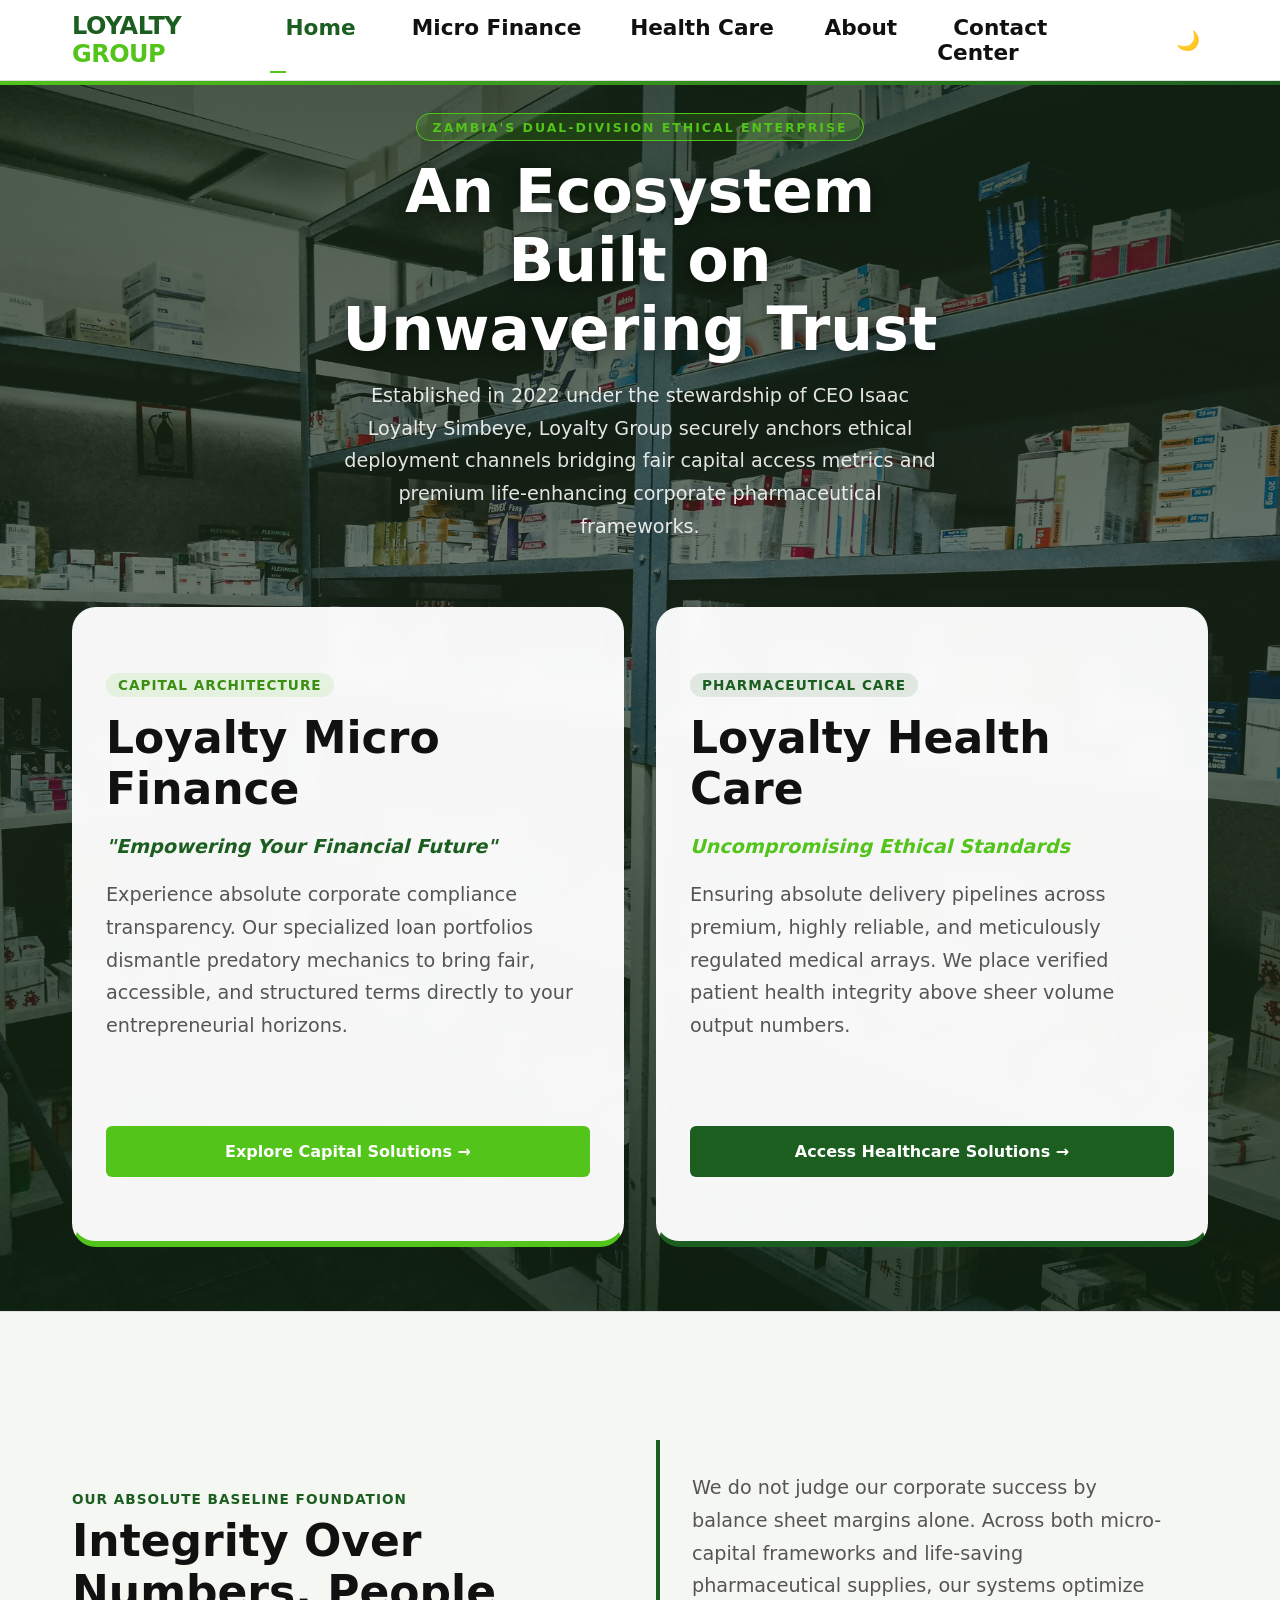
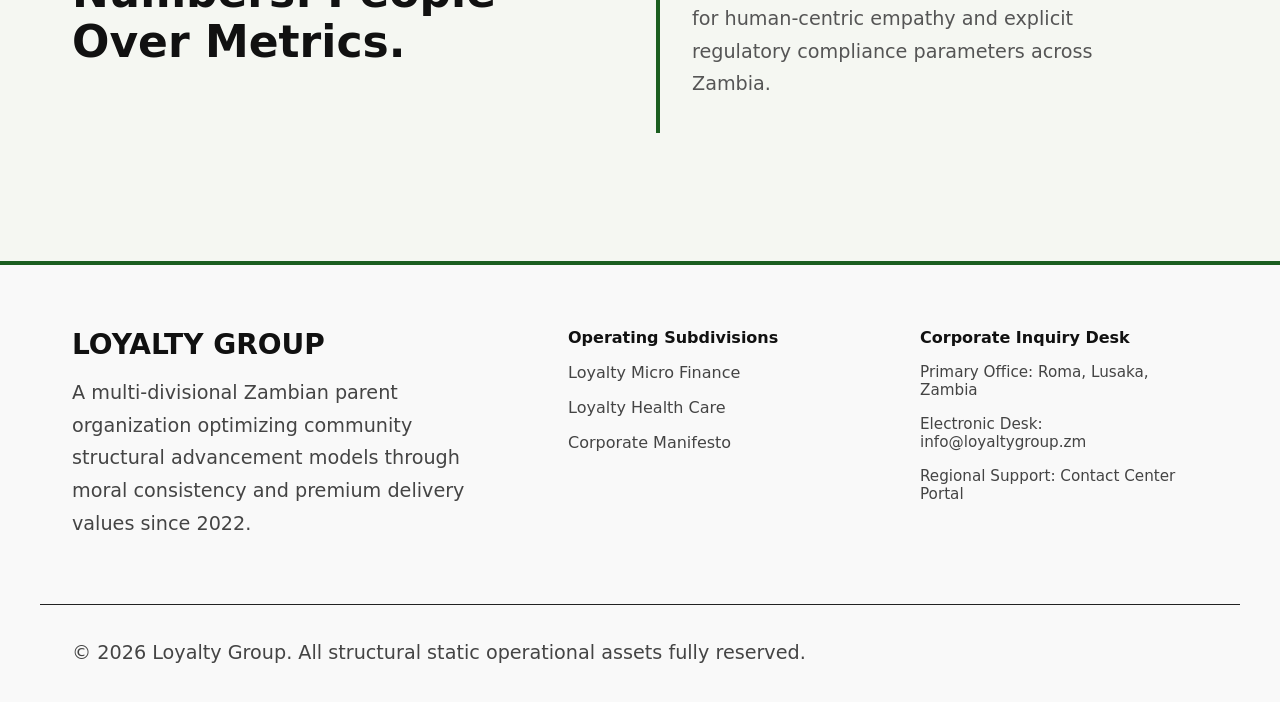
==== index.html @ d49e1eaf "Minor image edits on Home and Health pages" ====
<!DOCTYPE html>
<html lang="en">
<head>
  <meta charset="UTF-8">
  <meta name="viewport" content="width=device-width, initial-scale=1.0">
  <title>Loyalty Group — Ethical Ecosystem Portfolio Hub</title>
  <meta name="description" content="A trusted Zambian parent entity bridging ethical corporate micro-capital models and premium regulatory pharmaceutical systems under Isaac Loyalty Simbeye.">
  <link rel="stylesheet" href="assests/css/style.css">
</head>
<body id="headerElement">

  <!-- Global Strategic Navigation -->
  <header class="site-header">
    <div class="container nav-container">
      <a href="index.html" class="brand-logo" aria-label="Loyalty Group Hub Page">
        LOYALTY <span>GROUP</span>
      </a>
      <button class="nav-toggle" id="navToggle" aria-label="Toggle Navigation Control Options" aria-expanded="false" aria-controls="primaryNav">
        <span class="hamburger"></span>
      </button>
      <nav id="primaryNav">
        <ul class="nav-menu">
          <li><a href="index.html" class="nav-link">Home</a></li>
          <li><a href="finance.html" class="nav-link">Micro Finance</a></li>
          <li><a href="health.html" class="nav-link">Health Care</a></li>
          <li><a href="about.html" class="nav-link">About</a></li>
          <li><a href="contact.html" class="nav-link">Contact Center</a></li>
          <li>
            <button id="themeToggle" style="background: none; border: none; font-size: 1.2rem; cursor: pointer; padding: var(--space-xs);" aria-label="Toggle Theme Selection Layout">🌙</button>
          </li>
        </ul>
      </nav>
    </div>
  </header>

  <!-- Core Gateway Dual Split Hub Section Container -->
  <main>
    <!-- HERO SECTION: Pharmacy.jpg as full-bleed background with layered overlay -->
    <section class="hub-hero section-padding" style="
      position: relative;
      background-image: url('assests/images/Pharmacy.jpg');
      background-size: cover;
      background-position: center 40%;
      background-repeat: no-repeat;
      min-height: 92vh;
      display: flex;
      align-items: center;
      overflow: hidden;
    ">
      <!-- Dark gradient overlay for legibility — two-layer: bottom-to-top dark base + subtle green tint at top -->
      <div style="
        position: absolute;
        inset: 0;
        background: linear-gradient(
          to bottom,
          rgba(10, 30, 10, 0.72) 0%,
          rgba(10, 30, 10, 0.55) 40%,
          rgba(10, 30, 10, 0.80) 100%
        );
        z-index: 0;
      "></div>
      <!-- Subtle green accent bar at top edge for brand anchoring -->
      <div style="position:absolute;top:0;left:0;right:0;height:4px;background:linear-gradient(90deg,var(--color-primary),var(--color-secondary));z-index:2;"></div>

      <div class="container" style="position: relative; z-index: 1;">
        <div class="text-center max-w-600" style="margin: 0 auto var(--space-lg) auto;">
          <!-- Eyebrow label -->
          <span style="
            display: inline-block;
            background: rgba(82,196,26,0.18);
            border: 1px solid var(--color-primary);
            color: var(--color-primary);
            font-size: 0.78rem;
            font-weight: 700;
            letter-spacing: 2px;
            text-transform: uppercase;
            padding: 0.35rem 1rem;
            border-radius: 50px;
            margin-bottom: var(--space-sm);
          ">Zambia's Dual-Division Ethical Enterprise</span>
          <h1 style="margin-bottom: var(--space-sm); color: #ffffff; text-shadow: 0 2px 16px rgba(0,0,0,0.45);">An Ecosystem Built on Unwavering Trust</h1>
          <p style="color: rgba(255,255,255,0.88); font-size: 1.1rem; line-height: 1.7;">Established in 2022 under the stewardship of CEO Isaac Loyalty Simbeye, Loyalty Group securely anchors ethical deployment channels bridging fair capital access metrics and premium life-enhancing corporate pharmaceutical frameworks.</p>
        </div>

        <div class="gateway-split">
          <!-- Gateway Node A: Loyalty Micro Finance -->
          <article class="gateway-card finance" style="background: rgba(255,255,255,0.96); backdrop-filter: blur(8px);">
            <div class="gateway-content">
              <span class="gateway-badge">Capital Architecture</span>
              <h2>Loyalty Micro Finance</h2>
              <p style="font-weight: 600; font-style: italic; color: var(--color-secondary); margin-bottom: var(--space-sm);">"Empowering Your Financial Future"</p>
              <p>Experience absolute corporate compliance transparency. Our specialized loan portfolios dismantle predatory mechanics to bring fair, accessible, and structured terms directly to your entrepreneurial horizons.</p>
            </div>
            <div>
              <a href="finance.html" class="btn btn-primary" style="width: 100%;">Explore Capital Solutions &rarr;</a>
            </div>
          </article>

          <!-- Gateway Node B: Loyalty Health Care -->
          <article class="gateway-card health" style="background: rgba(255,255,255,0.96); backdrop-filter: blur(8px);">
            <div class="gateway-content">
              <span class="gateway-badge">Pharmaceutical Care</span>
              <h2>Loyalty Health Care</h2>
              <p style="font-weight: 600; font-style: italic; color: var(--color-primary); margin-bottom: var(--space-sm);">Uncompromising Ethical Standards</p>
              <p>Ensuring absolute delivery pipelines across premium, highly reliable, and meticulously regulated medical arrays. We place verified patient health integrity above sheer volume output numbers.</p>
            </div>
            <div>
              <a href="health.html" class="btn btn-secondary" style="width: 100%;">Access Healthcare Solutions &rarr;</a>
            </div>
          </article>
        </div>
      </div>
    </section>

    <!-- Deep Group Brand Foundations Statement Summary -->
    <section class="section-padding" style="background-color: var(--color-surface); border-top: 1px solid var(--color-border);">
      <div class="container">
        <div class="grid-2" style="align-items: center;">
          <div>
            <span style="font-weight: 700; color: var(--color-secondary); text-transform: uppercase; font-size: 0.85rem; letter-spacing: 1px;">Our Absolute Baseline Foundation</span>
            <h2 style="margin-top: var(--space-xs);">Integrity Over Numbers. People Over Metrics.</h2>
          </div>
          <div class="statement-box">
            <p>We do not judge our corporate success by balance sheet margins alone. Across both micro-capital frameworks and life-saving pharmaceutical supplies, our systems optimize for human-centric empathy and explicit regulatory compliance parameters across Zambia.</p>
          </div>
        </div>
      </div>
    </section>
  </main>

  <!-- High-Fidelity Shared Footprint Base Layout Footer -->
  <footer class="site-footer">
    <div class="container footer-grid">
      <div>
        <h3 style="margin-bottom: var(--space-sm);">LOYALTY GROUP</h3>
        <p class="footer-description">A multi-divisional Zambian parent organization optimizing community structural advancement models through moral consistency and premium delivery values since 2022.</p>
      </div>
      <div>
        <h4>Operating Subdivisions</h4>
        <ul class="footer-links">
          <li><a href="finance.html">Loyalty Micro Finance</a></li>
          <li><a href="health.html">Loyalty Health Care</a></li>
          <li><a href="about.html">Corporate Manifesto</a></li>
        </ul>
      </div>
      <div>
        <h4>Corporate Inquiry Desk</h4>
        <ul class="footer-contact-info">
          <li>Primary Office: Roma, Lusaka, Zambia</li>
          <li>Electronic Desk: info@loyaltygroup.zm</li>
          <li>Regional Support: Contact Center Portal</li>
        </ul>
      </div>
    </div>
    <div class="container footer-bottom">
      <p>&copy; 2026 Loyalty Group. All structural static operational assets fully reserved.</p>
    </div>
  </footer>

  <script src="assests/js/main.js"></script>
</body>
</html>
---- assests/css/style.css ----
/* ==========================================================================
   CSS DESIGN SYSTEM & VARIABLE DEFINITIONS
   ========================================================================== */
:root {
  /* Color Palette */
  --color-primary: #52C41A;        /* Bright Leaf/Apple Green — Microfinance highlights and CTAs */
  --color-secondary: #1B5E20;      /* Deep Medical Forest Green — Healthcare structures and trust elements */
  --color-background: #FFFFFF;     /* Pure white page background */
  --color-text: #111111;           /* Premium off-black for body copy */
  --color-text-muted: #555555;     /* Secondary text, captions */
  --color-surface: #F5F7F2;        /* Subtle off-white for cards and section backgrounds */
  --color-border: #E0E0E0;         /* Neutral dividers */

  /* Typography */
  --font-stack: system-ui, -apple-system, "Segoe UI", Roboto, Helvetica, Arial, sans-serif;
  --font-size-base: clamp(1rem, 1.5vw, 1.125rem);
  --font-size-h1: clamp(2.25rem, 5vw, 3.75rem);
  --font-size-h2: clamp(1.75rem, 3.5vw, 2.75rem);
  --font-size-h3: clamp(1.25rem, 2.5vw, 1.75rem);
  --line-height-body: 1.7;
  --line-height-heading: 1.15;

  /* Spacing */
  --space-xs: 0.5rem;
  --space-sm: 1rem;
  --space-md: 2rem;
  --space-lg: 4rem;
  --space-xl: 8rem;

  /* Layout Widths */
  --max-width-container: 1200px;

  /* Transitions & Radii */
  --transition-base: 0.25s ease;
  --transition-slow: 0.45s ease;
  --radius-sm: 6px;
  --radius-md: 12px;
  --radius-lg: 24px;
  --shadow-card: 0 4px 24px rgba(0, 0, 0, 0.08);
  --shadow-hover: 0 8px 40px rgba(0, 0, 0, 0.14);
}

/* ==========================================================================
   DARK MODE VARIABLE OVERRIDES
   ========================================================================== */
[data-theme="dark"] {
  --color-background: #121212;     /* Premium deep off-black */
  --color-text: #F5F7F2;           /* Crisp light color for high readability */
  --color-text-muted: #A0A0A0;     /* Soft silver gray for description texts */
  --color-surface: #1E1E1E;        /* Elevated charcoal surface color for cards */
  --color-border: #333333;         /* Dark structural dividers */
}

/* Dark mode adjustments for interactive items */
[data-theme="dark"] input[type="range"] {
  background: #333333;
}
[data-theme="dark"] .term-btn {
  background-color: #1E1E1E;
  color: #FFFFFF;
}
[data-theme="dark"] .term-btn.active {
  background-color: var(--color-secondary);
}
[data-theme="dark"] .site-header {
  background-color: rgba(18, 18, 18, 0.95);
}

/* ==========================================================================
   GLOBAL RESET & BASE STYLES
   ========================================================================== */
*, *::before, *::after {
  box-sizing: border-box;
  margin: 0;
  padding: 0;
}

html {
  scroll-behavior: smooth;
  text-rendering: optimizeSpeed;
  -webkit-font-smoothing: antialiased;
}

/* Prevents layout shifting during theme switching */
*, *::before, *::after {
  box-sizing: border-box;
  transition: background-color 0.2s ease, border-color 0.2s ease, color 0.1s ease;
  font-family: var(--font-stack);
}

body {
  min-height: 100vh;
  display: flex;
  flex-direction: column;
  overflow-x: hidden;
  background-color: var(--color-background);
  color: var(--color-text);
}

main {
  flex: 1 0 auto;
}

/* Typography Elements */
h1, h2, h3, h4 {
  line-height: var(--line-height-heading);
  font-weight: 700;
  color: var(--color-text);
  margin-bottom: var(--space-sm);
}

h1 { font-size: var(--font-size-h1); }
h2 { font-size: var(--font-size-h2); }
h3 { font-size: var(--font-size-h3); }

p {
  margin-bottom: var(--space-md);
  color: var(--color-text-muted);
  font-size: 1.2rem !important;      /* Larger comfortable body reading size */
  line-height: 1.7 !important;       /* Clean breathing space between lines */
}

p:last-child {
  margin-bottom: 0;
}

a {
  color: var(--color-secondary);
  text-decoration: none;
  transition: color var(--transition-base);
}

a:hover {
  color: var(--color-primary);
}

img, picture {
  max-width: 100%;
  display: block;
  height: auto;
}

/* ==========================================================================
   REUSABLE UTILITY CLASSES
   ========================================================================== */
.container {
  width: 100%;
  max-width: var(--max-width-container);
  margin-left: auto;
  margin-right: auto;
  padding-left: var(--space-md);
  padding-right: var(--space-md);
}

.section-padding {
  padding-top: var(--space-lg);
  padding-bottom: var(--space-lg);
}

@media (min-width: 768px) {
  .section-padding {
    padding-top: var(--space-xl);
    padding-bottom: var(--space-xl);
  }
}

.card {
  background-color: var(--color-background);
  border: 1px solid var(--color-border);
  border-radius: var(--radius-md);
  padding: var(--space-md);
  box-shadow: var(--shadow-card);
  transition: transform var(--transition-base), box-shadow var(--transition-base);
}

.card:hover {
  transform: translateY(-4px);
  box-shadow: var(--shadow-hover);
}

/* Buttons */
.btn {
  display: inline-flex;
  align-items: center;
  justify-content: center;
  padding: 0.875rem 2rem;
  font-size: 1rem;
  font-weight: 600;
  border-radius: var(--radius-sm);
  border: 2px solid transparent;
  cursor: pointer;
  transition: background-color var(--transition-base), border-color var(--transition-base), color var(--transition-base);
  text-align: center;
}

.btn-primary {
  background-color: var(--color-primary);
  color: #FFFFFF;
}

.btn-primary:hover {
  background-color: #41A314;
  color: #FFFFFF;
}

.btn-secondary {
  background-color: var(--color-secondary);
  color: #FFFFFF;
}

.btn-secondary:hover {
  background-color: #134517;
  color: #FFFFFF;
}

.btn-outline {
  background-color: transparent;
  border-color: var(--color-secondary);
  color: var(--color-secondary);
}

.btn-outline:hover {
  background-color: var(--color-secondary);
  color: #FFFFFF;
}

/* Grid Layouts */
.grid-2 {
  display: grid;
  grid-template-columns: 1fr;
  gap: var(--space-md);
}

.grid-3 {
  display: grid;
  grid-template-columns: 1fr;
  gap: var(--space-md);
}

@media (min-width: 768px) {
  .grid-2 { grid-template-columns: repeat(2, 1fr); }
  .grid-3 { grid-template-columns: repeat(3, 1fr); }
}

/* Text Utilities */
.text-center { text-align: center; }
.max-w-600 { max-width: 600px; margin-left: auto; margin-right: auto; }

/* ==========================================================================
   GLOBAL NAVIGATION BAR
   ========================================================================== */
.site-header {
  position: sticky;
  top: 0;
  position: relative; /* ADD THIS: Fixes absolute positioning anchor point on Chrome mobile */
  z-index: 1000;
  background-color: rgba(255, 255, 255, 0.95);
  backdrop-filter: blur(8px);
  border-bottom: 1px solid var(--color-border);
}

.nav-container {
  display: flex;
  align-items: center;
  justify-content: space-between;
  height: 80px;
}

.brand-logo {
  font-size: 1.5rem;
  font-weight: 700;
  color: var(--color-secondary);
  letter-spacing: -0.5px;
}

.brand-logo span {
  color: var(--color-primary);
}

.nav-menu {
  display: flex;
  align-items: center;
  list-style: none;
  gap: var(--space-md);
}

.nav-link {
  font-weight: 500;
  color: var(--color-text);
  font-size: 0.95rem;
  padding: var(--space-xs) 0;
  position: relative;
}

.nav-link::after {
  content: '';
  position: absolute;
  bottom: 0;
  left: 0;
  width: 0;
  height: 2px;
  background-color: var(--color-primary);
  transition: width var(--transition-base);
}

.nav-link:hover, .nav-link.active {
  color: var(--color-secondary);
}

.nav-link:hover::after, .nav-link.active::after {
  width: 100%;
}

/* Mobile Nav Toggle */
.nav-toggle {
  display: none;
  background: none;
  border: none;
  cursor: pointer;
  padding: var(--space-xs);
  z-index: 1001;
}

.hamburger {
  display: block;
  position: relative;
  width: 24px;
  height: 2px;
  background-color: var(--color-text);
  transition: background-color var(--transition-base);
}

.hamburger::before, .hamburger::after {
  content: '';
  position: absolute;
  width: 24px;
  height: 2px;
  background-color: var(--color-text);
  transition: transform var(--transition-base), top var(--transition-base);
}

.hamburger::before { top: -6px; }
.hamburger::after { top: 6px; }

/* ==========================================================================
   UPDATED: UNIVERSAL MOBILE DROPDOWN ENGINE (Vercel/Chrome Hotfix)
   ========================================================================== */
@media (max-width: 768px) {
  .nav-toggle {
    display: block;
  }

  .nav-menu {
    position: absolute;
    top: 80px; 
    left: 0;
    width: 100%;
    
    /* Hardware-accelerated dropdown rendering engine */
    max-height: 0;
    opacity: 0;
    overflow: hidden;
    visibility: hidden;
    
    flex-direction: column;
    align-items: stretch;
    background-color: var(--color-background);
    padding: 0 var(--space-md);
    border-bottom: 0px solid var(--color-border);
    box-shadow: 0 10px 20px rgba(0, 0, 0, 0.08);
    
    transition: max-height var(--transition-slow), 
                opacity var(--transition-base), 
                padding var(--transition-base),
                visibility var(--transition-base);
    z-index: 999;
  }

  /* CATCH-ALL TARGETS: Catches .nav-open if applied to body, header, or toggle element */
  .nav-open .nav-menu,
  .site-header.nav-open .nav-menu,
  body.nav-open .nav-menu {
    max-height: 450px !important; /* Forces vertical growth on mobile screen layout */
    opacity: 1 !important;
    visibility: visible !important;
    padding: var(--space-md) !important;
    border-bottom: 1px solid var(--color-border);
  }

  .nav-menu li {
    width: 100%;
    text-align: center;
  }

  .nav-menu li a.nav-link {
    display: block;
    padding: var(--space-sm) 0 !important;
  }

  /* Hamburger Animators */
  .nav-open .hamburger,
  body.nav-open .hamburger {
    background-color: transparent !important;
  }

  .nav-open .hamburger::before,
  body.nav-open .hamburger::before {
    top: 0 !important;
    transform: rotate(45deg) !important;
  }

  .nav-open .hamburger::after,
  body.nav-open .hamburger::after {
    top: 0 !important;
    transform: rotate(-45deg) !important;
  }
}

/* ==========================================================================
   HOME PAGE (index.html) STYLES
   ========================================================================== */
.hub-hero {
  padding: var(--space-md) 0 var(--space-lg) 0;
}

.gateway-split {
  display: grid;
  grid-template-columns: 1fr;
  gap: var(--space-md);
  margin-top: var(--space-md);
}

@media (min-width: 768px) {
  .gateway-split {
    grid-template-columns: repeat(2, 1fr);
    min-height: calc(80vh - 80px);
  }
}

.gateway-card {
  position: relative;
  display: flex;
  flex-direction: column;
  justify-content: space-between;
  padding: var(--space-lg) var(--space-md);
  border-radius: var(--radius-lg);
  overflow: hidden;
  background-color: var(--color-surface);
  border: 2px solid transparent;
  transition: transform var(--transition-slow), box-shadow var(--transition-slow), border-color var(--transition-slow);
}

.gateway-card.finance {
  border-bottom: 6px solid var(--color-primary);
}

.gateway-card.health {
  border-bottom: 6px solid var(--color-secondary);
}

.gateway-card:hover {
  transform: translateY(-8px);
  box-shadow: var(--shadow-hover);
}

.gateway-card.finance:hover { border-color: var(--color-primary); }
.gateway-card.health:hover { border-color: var(--color-secondary); }

.gateway-content {
  margin-bottom: var(--space-lg);
}

.gateway-badge {
  display: inline-block;
  padding: 0.25rem 0.75rem;
  font-size: 0.85rem;
  font-weight: 600;
  text-transform: uppercase;
  letter-spacing: 1px;
  border-radius: 50px;
  margin-bottom: var(--space-sm);
}

.finance .gateway-badge {
  background-color: rgba(82, 196, 26, 0.1);
  color: #3b8e12;
}

.health .gateway-badge {
  background-color: rgba(27, 94, 32, 0.1);
  color: var(--color-secondary);
}

.statement-box {
  background-color: var(--color-surface);
  border-left: 4px solid var(--color-secondary);
  padding: var(--space-md);
  border-radius: 0 var(--radius-md) var(--radius-md) 0;
}

/* ==========================================================================
   LOAN ESTIMATOR COMPONENT & DIVISION STYLES
   ========================================================================== */
.division-hero-header {
  text-align: center;
  padding: var(--space-lg) 0;
  background-color: var(--color-surface);
  border-bottom: 1px solid var(--color-border);
  margin-bottom: var(--space-lg);
}

.division-logo {
  max-height: 100px;
  width: auto;
  margin: 0 auto var(--space-sm) auto;
  object-fit: contain;
}

.estimator-container {
  background-color: var(--color-surface);
  border-radius: var(--radius-lg);
  padding: var(--space-md);
  box-shadow: var(--shadow-card);
  margin-top: var(--space-lg);
}

@media (min-width: 768px) {
  .estimator-container {
    padding: var(--space-lg);
  }
}

.estimator-grid {
  display: grid;
  grid-template-columns: 1fr;
  gap: var(--space-lg);
}

@media (min-width: 992px) {
  .estimator-grid {
    grid-template-columns: 1.2fr 0.8fr;
  }
}

.estimator-inputs {
  display: flex;
  flex-direction: column;
  gap: var(--space-md);
}

.form-group {
  display: flex;
  flex-direction: column;
  gap: var(--space-xs);
}

.form-group label {
  font-weight: 600;
  font-size: 1rem;
}

.range-label-container {
  display: flex;
  justify-content: space-between;
  align-items: center;
  margin-bottom: var(--space-xs);
}

.range-value-display {
  font-size: 1.25rem;
  font-weight: 700;
  color: var(--color-secondary);
  background: #FFFFFF;
  padding: 0.25rem 0.75rem;
  border-radius: var(--radius-sm);
  border: 1px solid var(--color-border);
}

input[type="range"] {
  -webkit-appearance: none;
  width: 100%;
  height: 8px;
  border-radius: var(--radius-sm);
  background: var(--color-border);
  outline: none;
}

input[type="range"]::-webkit-slider-thumb {
  -webkit-appearance: none;
  appearance: none;
  width: 24px;
  height: 24px;
  border-radius: 50%;
  background: var(--color-primary);
  cursor: pointer;
  transition: transform var(--transition-base);
}

input[type="range"]::-webkit-slider-thumb:hover {
  transform: scale(1.15);
}

.term-toggle-container {
  display: grid;
  grid-template-columns: repeat(4, 1fr);
  gap: var(--space-xs);
}

.term-btn {
  background-color: #FFFFFF;
  border: 1px solid var(--color-border);
  padding: var(--space-sm) var(--space-xs);
  border-radius: var(--radius-sm);
  font-weight: 600;
  cursor: pointer;
  transition: all var(--transition-base);
}

.term-btn.active {
  background-color: var(--color-secondary);
  color: #FFFFFF;
  border-color: var(--color-secondary);
}

.estimator-outputs {
  background-color: #FFFFFF;
  border-radius: var(--radius-md);
  padding: var(--space-md);
  display: flex;
  flex-direction: column;
  justify-content: space-between;
  border: 1px solid var(--color-border);
}

.output-row {
  display: flex;
  justify-content: space-between;
  align-items: center;
  padding: var(--space-sm) 0;
  border-bottom: 1px solid var(--color-surface);
}

.output-row:last-of-type {
  border-bottom: none;
}

.output-label {
  color: var(--color-text-muted);
  font-size: 0.95rem;
}

.output-val {
  font-weight: 700;
  font-size: 1.15rem;
  color: var(--color-text);
}

.output-val.highlight {
  font-size: 1.75rem;
  color: var(--color-secondary);
}

.illustrative-note {
  font-size: 0.8rem;
  color: var(--color-text-muted);
  line-height: 1.4;
  margin-top: var(--space-sm);
}

/* ==========================================================================
   EDITORIAL & TIMELINE STYLES (about.html)
   ========================================================================== */
.ceo-promise {
  background-color: var(--color-surface);
  border-radius: var(--radius-lg);
  padding: var(--space-lg) var(--space-md);
  margin: var(--space-lg) 0;
  position: relative;
}

@media (min-width: 768px) {
  .ceo-promise {
    padding: var(--space-xl) var(--space-lg);
  }
}

.manifesto-quote {
  font-size: clamp(1.15rem, 2.5vw, 1.5rem);
  line-height: 1.6;
  font-weight: 600;
  color: var(--color-secondary);
  position: relative;
  z-index: 1;
}

.manifesto-quote::before {
  content: "“";
  position: absolute;
  top: -45px;
  left: -10px;
  font-size: 8rem;
  color: rgba(27, 94, 32, 0.06);
  font-family: serif;
  z-index: -1;
}

.manifesto-gallery {
  margin-top: var(--space-lg);
}

.manifesto-figure {
  margin-bottom: var(--space-md);
}

.manifesto-img {
  width: 100%;
  border-radius: var(--radius-md);
  box-shadow: var(--shadow-card);
  border: 1px solid var(--color-border);
  object-fit: cover;
  aspect-ratio: 4 / 3;
}

.manifesto-caption {
  font-size: 0.9rem;
  color: var(--color-text-muted);
  text-align: center;
  margin-top: var(--space-xs);
  font-style: italic;
}

.timeline {
  position: relative;
  max-width: 800px;
  margin: 0 auto var(--space-lg) auto;
  padding: var(--space-md) 0;
}

.timeline::before {
  content: '';
  position: absolute;
  top: 0;
  bottom: 0;
  left: 31px;
  width: 2px;
  background-color: var(--color-border);
}

.timeline-item {
  position: relative;
  padding-left: 70px;
  margin-bottom: var(--space-md);
}

.timeline-dot {
  position: absolute;
  left: 20px;
  top: 4px;
  width: 24px;
  height: 24px;
  border-radius: 50%;
  background-color: var(--color-primary);
  border: 4px solid #FFFFFF;
  box-shadow: 0 0 0 2px var(--color-primary);
}

.timeline-year {
  font-weight: 700;
  font-size: 1.25rem;
  color: var(--color-secondary);
  margin-bottom: var(--space-xs);
}

/* ==========================================================================
   FORM & INLINE VALIDATION STYLES
   ========================================================================== */
.contact-grid {
  display: grid;
  grid-template-columns: 1fr;
  gap: var(--space-lg);
}

@media (min-width: 992px) {
  .contact-grid {
    grid-template-columns: 0.8fr 1.2fr;
  }
}

.input-style {
  width: 100%;
  padding: 0.875rem 1rem;
  font-family: var(--font-stack);
  font-size: 1rem;
  border: 1px solid var(--color-border);
  border-radius: var(--radius-sm);
  background-color: #FFFFFF;
  color: var(--color-text);
  transition: border-color var(--transition-base), box-shadow var(--transition-base);
}

.input-style:focus {
  outline: none;
  border-color: var(--color-secondary);
  box-shadow: 0 0 0 3px rgba(27, 94, 32, 0.15);
}

.form-group.invalid .input-style {
  border-color: #D32F2F;
  box-shadow: 0 0 0 3px rgba(211, 47, 47, 0.15);
}

.error-message {
  color: #D32F2F;
  font-size: 0.85rem;
  margin-top: 4px;
  font-weight: 500;
  display: flex;
  align-items: center;
  gap: 4px;
}

.form-row {
  display: grid;
  grid-template-columns: 1fr;
  gap: var(--space-sm);
}

@media (min-width: 480px) {
  .form-row {
    grid-template-columns: repeat(2, 1fr);
  }
}

/* ==========================================================================
   GLOBAL FOOTER STYLES
   ========================================================================== */
.site-footer {
  color: #FFFFFF;
  padding-top: var(--space-lg);
  padding-bottom: var(--space-md);
  margin-top: auto;
  border-top: 4px solid var(--color-secondary);
}

.footer-grid {
  display: grid;
  grid-template-columns: 1fr;
  gap: var(--space-lg);
  margin-bottom: var(--space-lg);
}

@media (min-width: 768px) {
  .footer-grid {
    grid-template-columns: 1.5fr 1fr 1fr;
  }
}

.footer-description {
  color: #AAAAAA;
  font-size: 0.95rem;
}

.footer-links {
  list-style: none;
}

.footer-links li {
  margin-bottom: var(--space-sm);
}

.footer-links a {
  color: #AAAAAA;
  transition: color var(--transition-base);
}

.footer-links a:hover {
  color: var(--color-primary);
}

.footer-contact-info {
  color: #AAAAAA;
  font-size: 0.95rem;
  list-style: none;
}

.footer-contact-info li {
  margin-bottom: var(--space-sm);
}

.footer-bottom {
  border-top: 1px solid #222222;
  padding-top: var(--space-md);
  display: flex;
  flex-direction: column;
  justify-content: space-between;
  gap: var(--space-sm);
  color: #777777;
  font-size: 0.85rem;
}

@media (min-width: 768px) {
  .footer-bottom {
    flex-direction: row;
  }
}

/* ==========================================================================
   LOYALTY GROUP - USER TYPOGRAPHY UPGRADES
   ========================================================================== */
.site-header .logo-text, 
.site-header h1, 
.site-header .brand-name {
  font-size: 2.2rem !important;      /* Makes LOYALTY GROUP branding text much larger */
  font-weight: 800 !important;
  letter-spacing: -0.03em !important;
}

.nav-menu li a.nav-link {
  font-size: 1.35rem !important;     /* Makes all navigation text links larger and highly readable */
  font-weight: 600 !important;       /* Gives links a bold, premium presence */
  padding: 0.5rem 1rem !important;
  transition: color 0.2s ease !important;
}

.hero-content h1 {
  font-size: 3.8rem !important;      /* Bold impact landing titles */
  line-height: 1.15 !important;
}

.section-title {
  font-size: 2.8rem !important;      /* Distinctly larger section headers */
}

.division-card h3 {
  font-size: 1.8rem !important;      /* Noticeable inner grid titles */
}

/* ==========================================================================
   SPACING OPTIMIZATION: ABOUT PAGE HERO TO IMAGE GAP
   ========================================================================== */
.about-hero {
  padding-bottom: 0.5rem !important;
}

.leadership-section {
  padding-top: 1rem !important;
}

/* ==========================================================================
   PERSISTENT DARK/LIGHT OVERRIDES & INTERFACES
   ========================================================================== */
[data-theme="dark"] body {
  background-color: var(--color-background) !important;
  color: var(--color-text) !important;
}

[data-theme="dark"] .site-header {
  background-color: rgba(18, 18, 18, 0.95) !important;
  border-bottom: 1px solid #333333 !important;
}

[data-theme="dark"] .division-card, 
[data-theme="dark"] .term-btn {
  background-color: #1E1E1E !important;
  color: #FFFFFF !important;
  border-color: #333333 !important;
}

[data-theme="dark"] input, 
[data-theme="dark"] textarea {
  background-color: #1E1E1E !important;
  color: #FFFFFF !important;
  border: 1px solid #444444 !important;
}

@media (max-width: 992px) {
  .site-header .logo-text { font-size: 1.8rem !important; }
  .nav-menu { gap: 10px !important; }
  .nav-menu li a.nav-link { font-size: 1.1rem !important; }
}

/* ==========================================================================
   FOOTER CONTRAST & VISIBILITY HOTFIX (Light/Dark Theme Alignment)
   ========================================================================== */
footer, 
.site-footer,
div[style*="background-color: var(--color-surface-alt)"] {
  background-color: #F9F9F9 !important; /* Soft light gray block instead of harsh white */
  color: #222222 !important;
}

/* Forces all footer headers to turn deep charcoal/black in light mode */
footer h2, 
footer h3, 
footer h4,
footer .logo-text,
footer strong,
.site-footer h3,
.site-footer h4 {
  color: #111111 !important; 
  display: block !important;
}

/* Forces footer paragraph descriptions and list links to be highly readable */
footer p, 
footer li, 
footer a,
.site-footer p,
.site-footer li,
.site-footer a,
.footer-description,
.footer-links a,
.footer-contact-info li {
  color: #444444 !important;
}

footer a:hover,
.site-footer a:hover {
  color: #4CAF50 !important;
}

/* AUTOMATIC DARK MODE OVERRIDES */
[data-theme="dark"] footer,
[data-theme="dark"] .site-footer {
  background-color: #1A1A1A !important; /* Rich dark surface container */
}

[data-theme="dark"] footer h2,
[data-theme="dark"] footer h3,
[data-theme="dark"] footer h4,
[data-theme="dark"] footer .logo-text,
[data-theme="dark"] footer strong,
[data-theme="dark"] .site-footer h3,
[data-theme="dark"] .site-footer h4 {
  color: #FFFFFF !important; /* Crisp, bright white headings on dark backdrop */
}

[data-theme="dark"] footer p,
[data-theme="dark"] footer li,
[data-theme="dark"] footer a,
[data-theme="dark"] .site-footer p,
[data-theme="dark"] .site-footer li,
[data-theme="dark"] .site-footer a,
[data-theme="dark"] .footer-description,
[data-theme="dark"] .footer-links a,
[data-theme="dark"] .footer-contact-info li {
  color: #CCCCCC !important; /* Balanced silver-gray text to prevent eye strain */
}
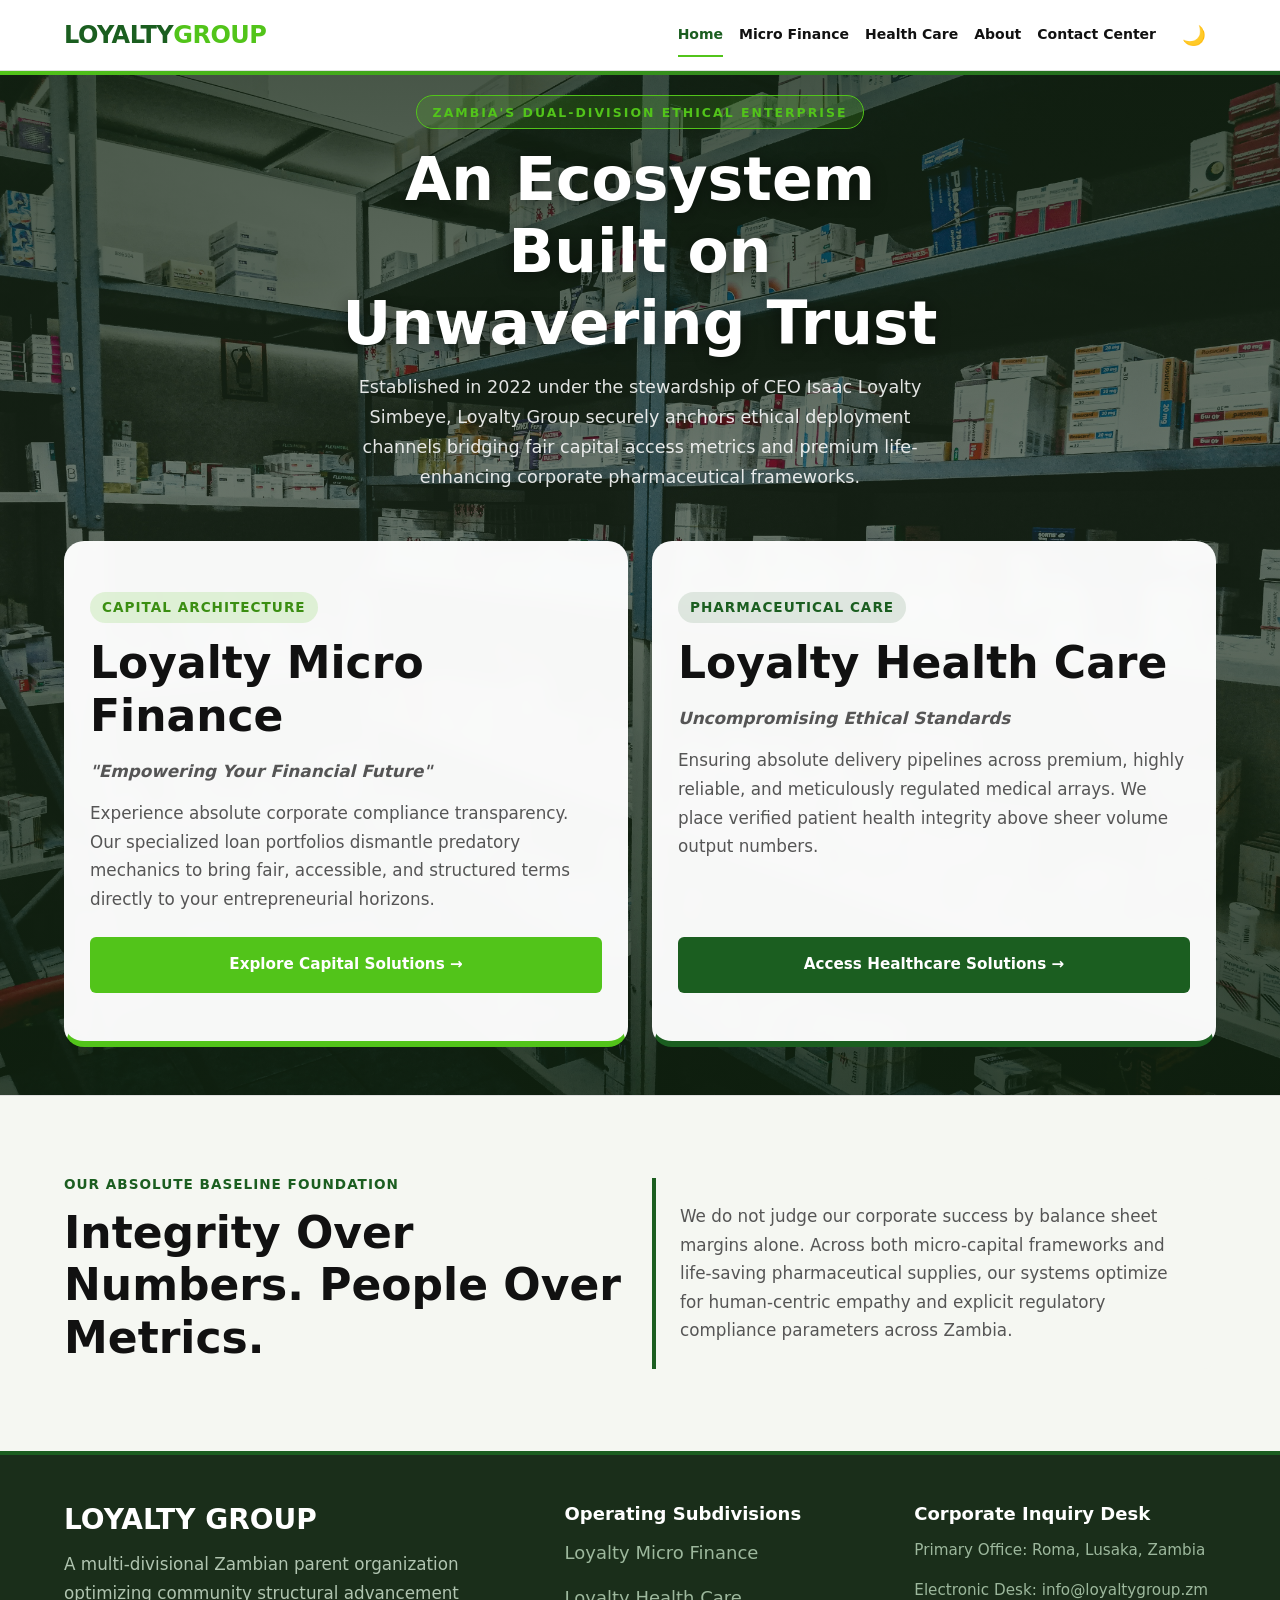
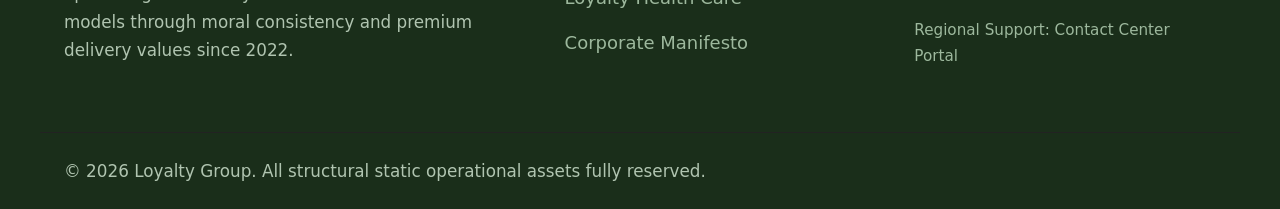
==== commit 45d69aa4: "Major Optimizations to all Pages" ====
--- a/index.html
+++ b/index.html
@@ -5,17 +5,27 @@
   <meta name="viewport" content="width=device-width, initial-scale=1.0">
   <title>Loyalty Group — Ethical Ecosystem Portfolio Hub</title>
   <meta name="description" content="A trusted Zambian parent entity bridging ethical corporate micro-capital models and premium regulatory pharmaceutical systems under Isaac Loyalty Simbeye.">
+  <meta name="theme-color" content="#1B5E20">
+  <!-- Critical hero image: preloaded for fastest LCP -->
+  <link rel="preload" as="image" href="assests/images/Pharmacy.jpg" fetchpriority="high">
   <link rel="stylesheet" href="assests/css/style.css">
+  <!-- Inline theme script: runs before body paints — prevents flash of wrong theme -->
+  <script>
+    (function(){
+      var t = localStorage.getItem('loyalty-theme');
+      document.documentElement.setAttribute('data-theme', t === 'dark' ? 'dark' : 'light');
+    })();
+  </script>
 </head>
 <body id="headerElement">
 
-  <!-- Global Strategic Navigation -->
+  <!-- Global Navigation -->
   <header class="site-header">
     <div class="container nav-container">
       <a href="index.html" class="brand-logo" aria-label="Loyalty Group Hub Page">
         LOYALTY <span>GROUP</span>
       </a>
-      <button class="nav-toggle" id="navToggle" aria-label="Toggle Navigation Control Options" aria-expanded="false" aria-controls="primaryNav">
+      <button class="nav-toggle" id="navToggle" aria-label="Toggle Navigation" aria-expanded="false" aria-controls="primaryNav">
         <span class="hamburger"></span>
       </button>
       <nav id="primaryNav">
@@ -26,16 +36,15 @@
           <li><a href="about.html" class="nav-link">About</a></li>
           <li><a href="contact.html" class="nav-link">Contact Center</a></li>
           <li>
-            <button id="themeToggle" style="background: none; border: none; font-size: 1.2rem; cursor: pointer; padding: var(--space-xs);" aria-label="Toggle Theme Selection Layout">🌙</button>
+            <button id="themeToggle" style="background:none;border:none;font-size:1.2rem;cursor:pointer;padding:var(--space-xs);min-height:44px;min-width:44px;" aria-label="Toggle Theme">🌙</button>
           </li>
         </ul>
       </nav>
     </div>
   </header>
 
-  <!-- Core Gateway Dual Split Hub Section Container -->
   <main>
-    <!-- HERO SECTION: Pharmacy.jpg as full-bleed background with layered overlay -->
+    <!-- HERO: Pharmacy.jpg full-bleed background -->
     <section class="hub-hero section-padding" style="
       position: relative;
       background-image: url('assests/images/Pharmacy.jpg');
@@ -47,78 +56,55 @@
       align-items: center;
       overflow: hidden;
     ">
-      <!-- Dark gradient overlay for legibility — two-layer: bottom-to-top dark base + subtle green tint at top -->
-      <div style="
-        position: absolute;
-        inset: 0;
-        background: linear-gradient(
-          to bottom,
-          rgba(10, 30, 10, 0.72) 0%,
-          rgba(10, 30, 10, 0.55) 40%,
-          rgba(10, 30, 10, 0.80) 100%
-        );
-        z-index: 0;
-      "></div>
-      <!-- Subtle green accent bar at top edge for brand anchoring -->
-      <div style="position:absolute;top:0;left:0;right:0;height:4px;background:linear-gradient(90deg,var(--color-primary),var(--color-secondary));z-index:2;"></div>
+      <!-- Gradient overlay -->
+      <div style="position:absolute;inset:0;background:linear-gradient(to bottom,rgba(10,30,10,0.72) 0%,rgba(10,30,10,0.55) 40%,rgba(10,30,10,0.80) 100%);z-index:0;" aria-hidden="true"></div>
+      <!-- Brand accent bar -->
+      <div style="position:absolute;top:0;left:0;right:0;height:4px;background:linear-gradient(90deg,var(--color-primary),var(--color-secondary));z-index:2;" aria-hidden="true"></div>
 
-      <div class="container" style="position: relative; z-index: 1;">
-        <div class="text-center max-w-600" style="margin: 0 auto var(--space-lg) auto;">
-          <!-- Eyebrow label -->
-          <span style="
-            display: inline-block;
-            background: rgba(82,196,26,0.18);
-            border: 1px solid var(--color-primary);
-            color: var(--color-primary);
-            font-size: 0.78rem;
-            font-weight: 700;
-            letter-spacing: 2px;
-            text-transform: uppercase;
-            padding: 0.35rem 1rem;
-            border-radius: 50px;
-            margin-bottom: var(--space-sm);
-          ">Zambia's Dual-Division Ethical Enterprise</span>
-          <h1 style="margin-bottom: var(--space-sm); color: #ffffff; text-shadow: 0 2px 16px rgba(0,0,0,0.45);">An Ecosystem Built on Unwavering Trust</h1>
-          <p style="color: rgba(255,255,255,0.88); font-size: 1.1rem; line-height: 1.7;">Established in 2022 under the stewardship of CEO Isaac Loyalty Simbeye, Loyalty Group securely anchors ethical deployment channels bridging fair capital access metrics and premium life-enhancing corporate pharmaceutical frameworks.</p>
+      <div class="container" style="position:relative;z-index:1;">
+        <div class="text-center max-w-600" style="margin:0 auto var(--space-lg) auto;">
+          <span style="display:inline-block;background:rgba(82,196,26,0.18);border:1px solid var(--color-primary);color:var(--color-primary);font-size:0.78rem;font-weight:700;letter-spacing:2px;text-transform:uppercase;padding:0.35rem 1rem;border-radius:50px;margin-bottom:var(--space-sm);">Zambia's Dual-Division Ethical Enterprise</span>
+          <h1 style="margin-bottom:var(--space-sm);color:#ffffff;text-shadow:0 2px 16px rgba(0,0,0,0.45);">An Ecosystem Built on Unwavering Trust</h1>
+          <p style="color:rgba(255,255,255,0.88);font-size:clamp(0.95rem,2.5vw,1.1rem);line-height:1.7;">Established in 2022 under the stewardship of CEO Isaac Loyalty Simbeye, Loyalty Group securely anchors ethical deployment channels bridging fair capital access metrics and premium life-enhancing corporate pharmaceutical frameworks.</p>
         </div>
 
         <div class="gateway-split">
-          <!-- Gateway Node A: Loyalty Micro Finance -->
-          <article class="gateway-card finance" style="background: rgba(255,255,255,0.96); backdrop-filter: blur(8px);">
+          <!-- Gateway Card A: Loyalty Micro Finance -->
+          <article class="gateway-card finance" style="backdrop-filter:blur(8px);-webkit-backdrop-filter:blur(8px);">
             <div class="gateway-content">
               <span class="gateway-badge">Capital Architecture</span>
               <h2>Loyalty Micro Finance</h2>
-              <p style="font-weight: 600; font-style: italic; color: var(--color-secondary); margin-bottom: var(--space-sm);">"Empowering Your Financial Future"</p>
+              <p style="font-weight:600;font-style:italic;color:var(--color-secondary);margin-bottom:var(--space-sm);">"Empowering Your Financial Future"</p>
               <p>Experience absolute corporate compliance transparency. Our specialized loan portfolios dismantle predatory mechanics to bring fair, accessible, and structured terms directly to your entrepreneurial horizons.</p>
             </div>
             <div>
-              <a href="finance.html" class="btn btn-primary" style="width: 100%;">Explore Capital Solutions &rarr;</a>
+              <a href="finance.html" class="btn btn-primary">Explore Capital Solutions &rarr;</a>
             </div>
           </article>
 
-          <!-- Gateway Node B: Loyalty Health Care -->
-          <article class="gateway-card health" style="background: rgba(255,255,255,0.96); backdrop-filter: blur(8px);">
+          <!-- Gateway Card B: Loyalty Health Care -->
+          <article class="gateway-card health" style="backdrop-filter:blur(8px);-webkit-backdrop-filter:blur(8px);">
             <div class="gateway-content">
               <span class="gateway-badge">Pharmaceutical Care</span>
               <h2>Loyalty Health Care</h2>
-              <p style="font-weight: 600; font-style: italic; color: var(--color-primary); margin-bottom: var(--space-sm);">Uncompromising Ethical Standards</p>
+              <p style="font-weight:600;font-style:italic;color:var(--color-primary);margin-bottom:var(--space-sm);">Uncompromising Ethical Standards</p>
               <p>Ensuring absolute delivery pipelines across premium, highly reliable, and meticulously regulated medical arrays. We place verified patient health integrity above sheer volume output numbers.</p>
             </div>
             <div>
-              <a href="health.html" class="btn btn-secondary" style="width: 100%;">Access Healthcare Solutions &rarr;</a>
+              <a href="health.html" class="btn btn-secondary">Access Healthcare Solutions &rarr;</a>
             </div>
           </article>
         </div>
       </div>
     </section>
 
-    <!-- Deep Group Brand Foundations Statement Summary -->
-    <section class="section-padding" style="background-color: var(--color-surface); border-top: 1px solid var(--color-border);">
+    <!-- Brand Foundations Statement -->
+    <section class="section-padding" style="background-color:var(--color-surface);border-top:1px solid var(--color-border);">
       <div class="container">
-        <div class="grid-2" style="align-items: center;">
+        <div class="grid-2" style="align-items:center;">
           <div>
-            <span style="font-weight: 700; color: var(--color-secondary); text-transform: uppercase; font-size: 0.85rem; letter-spacing: 1px;">Our Absolute Baseline Foundation</span>
-            <h2 style="margin-top: var(--space-xs);">Integrity Over Numbers. People Over Metrics.</h2>
+            <span style="font-weight:700;color:var(--color-secondary);text-transform:uppercase;font-size:0.85rem;letter-spacing:1px;">Our Absolute Baseline Foundation</span>
+            <h2 style="margin-top:var(--space-xs);">Integrity Over Numbers. People Over Metrics.</h2>
           </div>
           <div class="statement-box">
             <p>We do not judge our corporate success by balance sheet margins alone. Across both micro-capital frameworks and life-saving pharmaceutical supplies, our systems optimize for human-centric empathy and explicit regulatory compliance parameters across Zambia.</p>
@@ -128,11 +114,10 @@
     </section>
   </main>
 
-  <!-- High-Fidelity Shared Footprint Base Layout Footer -->
   <footer class="site-footer">
     <div class="container footer-grid">
       <div>
-        <h3 style="margin-bottom: var(--space-sm);">LOYALTY GROUP</h3>
+        <h3 style="margin-bottom:var(--space-sm);">LOYALTY GROUP</h3>
         <p class="footer-description">A multi-divisional Zambian parent organization optimizing community structural advancement models through moral consistency and premium delivery values since 2022.</p>
       </div>
       <div>
--- a/assests/css/style.css
+++ b/assests/css/style.css
@@ -3,31 +3,38 @@
    ========================================================================== */
 :root {
   /* Color Palette */
-  --color-primary: #52C41A;        /* Bright Leaf/Apple Green — Microfinance highlights and CTAs */
-  --color-secondary: #1B5E20;      /* Deep Medical Forest Green — Healthcare structures and trust elements */
-  --color-background: #FFFFFF;     /* Pure white page background */
-  --color-text: #111111;           /* Premium off-black for body copy */
-  --color-text-muted: #555555;     /* Secondary text, captions */
-  --color-surface: #F5F7F2;        /* Subtle off-white for cards and section backgrounds */
-  --color-border: #E0E0E0;         /* Neutral dividers */
+  --color-primary: #52C41A;
+  --color-secondary: #1B5E20;
+  --color-background: #FFFFFF;
+  --color-text: #111111;
+  --color-text-muted: #555555;
+  --color-surface: #F5F7F2;
+  --color-surface-alt: #F0F4EE;
+  --color-border: #E0E0E0;
+
+  /* Gateway card variables — theme-aware */
+  --color-gateway-card: rgba(255,255,255,0.97);
+  --color-gateway-text: #111111;
+  --color-gateway-muted: #555555;
+  --color-gateway-italic: #1B5E20;
 
   /* Typography */
   --font-stack: system-ui, -apple-system, "Segoe UI", Roboto, Helvetica, Arial, sans-serif;
-  --font-size-base: clamp(1rem, 1.5vw, 1.125rem);
-  --font-size-h1: clamp(2.25rem, 5vw, 3.75rem);
-  --font-size-h2: clamp(1.75rem, 3.5vw, 2.75rem);
-  --font-size-h3: clamp(1.25rem, 2.5vw, 1.75rem);
+  --font-size-base: clamp(0.95rem, 2.5vw, 1.125rem);
+  --font-size-h1: clamp(1.75rem, 5.5vw, 3.75rem);
+  --font-size-h2: clamp(1.35rem, 4vw, 2.75rem);
+  --font-size-h3: clamp(1.1rem, 3vw, 1.75rem);
   --line-height-body: 1.7;
-  --line-height-heading: 1.15;
-
-  /* Spacing */
+  --line-height-heading: 1.2;
+
+  /* Spacing — mobile-first tighter defaults */
   --space-xs: 0.5rem;
-  --space-sm: 1rem;
-  --space-md: 2rem;
-  --space-lg: 4rem;
-  --space-xl: 8rem;
-
-  /* Layout Widths */
+  --space-sm: 0.875rem;
+  --space-md: 1.5rem;
+  --space-lg: 3rem;
+  --space-xl: 4.5rem;
+
+  /* Layout */
   --max-width-container: 1200px;
 
   /* Transitions & Radii */
@@ -35,441 +42,87 @@
   --transition-slow: 0.45s ease;
   --radius-sm: 6px;
   --radius-md: 12px;
-  --radius-lg: 24px;
-  --shadow-card: 0 4px 24px rgba(0, 0, 0, 0.08);
-  --shadow-hover: 0 8px 40px rgba(0, 0, 0, 0.14);
+  --radius-lg: 20px;
+  --shadow-card: 0 4px 24px rgba(0,0,0,0.08);
+  --shadow-hover: 0 8px 40px rgba(0,0,0,0.14);
 }
 
 /* ==========================================================================
    DARK MODE VARIABLE OVERRIDES
    ========================================================================== */
 [data-theme="dark"] {
-  --color-background: #121212;     /* Premium deep off-black */
-  --color-text: #F5F7F2;           /* Crisp light color for high readability */
-  --color-text-muted: #A0A0A0;     /* Soft silver gray for description texts */
-  --color-surface: #1E1E1E;        /* Elevated charcoal surface color for cards */
-  --color-border: #333333;         /* Dark structural dividers */
-}
-
-/* Dark mode adjustments for interactive items */
-[data-theme="dark"] input[type="range"] {
-  background: #333333;
-}
+  --color-background: #121212;
+  --color-text: #F5F7F2;
+  --color-text-muted: #A8A8A8;
+  --color-surface: #1E1E1E;
+  --color-surface-alt: #1A1A1A;
+  --color-border: #333333;
+
+  /* Gateway cards — dark-appropriate */
+  --color-gateway-card: rgba(28, 38, 28, 0.97);
+  --color-gateway-text: #F0F5F0;
+  --color-gateway-muted: #B8C8B8;
+  --color-gateway-italic: #52C41A;
+}
+
+/* Dark mode misc overrides */
+[data-theme="dark"] input[type="range"] { background: #333333; }
+[data-theme="dark"] .term-btn { background-color: #1E1E1E; color: #FFFFFF; }
+[data-theme="dark"] .term-btn.active { background-color: var(--color-secondary); }
+[data-theme="dark"] .site-header {
+  background-color: rgba(18,18,18,0.97) !important;
+  border-bottom-color: #2a2a2a !important;
+}
+[data-theme="dark"] .card {
+  background-color: #1E1E1E;
+  border-color: #2e2e2e;
+  color: var(--color-text);
+}
+[data-theme="dark"] .card h2,
+[data-theme="dark"] .card h3,
+[data-theme="dark"] .card h4 { color: var(--color-text); }
+[data-theme="dark"] .nav-menu { background-color: #1a1a1a; }
+[data-theme="dark"] [style*="background-color: var(--color-surface-alt)"],
+[data-theme="dark"] .leadership-section { background-color: #1a1a1a !important; }
+[data-theme="dark"] input,
+[data-theme="dark"] textarea {
+  background-color: #1E1E1E !important;
+  color: #FFFFFF !important;
+  border: 1px solid #444444 !important;
+}
+[data-theme="dark"] .division-card,
 [data-theme="dark"] .term-btn {
-  background-color: #1E1E1E;
-  color: #FFFFFF;
-}
-[data-theme="dark"] .term-btn.active {
-  background-color: var(--color-secondary);
-}
-[data-theme="dark"] .site-header {
-  background-color: rgba(18, 18, 18, 0.95);
-}
-
-/* ==========================================================================
-   GLOBAL RESET & BASE STYLES
-   ========================================================================== */
-*, *::before, *::after {
-  box-sizing: border-box;
-  margin: 0;
-  padding: 0;
-}
-
-html {
-  scroll-behavior: smooth;
-  text-rendering: optimizeSpeed;
-  -webkit-font-smoothing: antialiased;
-}
-
-/* Prevents layout shifting during theme switching */
-*, *::before, *::after {
-  box-sizing: border-box;
-  transition: background-color 0.2s ease, border-color 0.2s ease, color 0.1s ease;
-  font-family: var(--font-stack);
-}
-
-body {
-  min-height: 100vh;
-  display: flex;
-  flex-direction: column;
-  overflow-x: hidden;
+  background-color: #1E1E1E !important;
+  color: #FFFFFF !important;
+  border-color: #333333 !important;
+}
+[data-theme="dark"] body {
   background-color: var(--color-background);
   color: var(--color-text);
 }
 
-main {
-  flex: 1 0 auto;
-}
-
-/* Typography Elements */
-h1, h2, h3, h4 {
-  line-height: var(--line-height-heading);
-  font-weight: 700;
-  color: var(--color-text);
-  margin-bottom: var(--space-sm);
-}
-
-h1 { font-size: var(--font-size-h1); }
-h2 { font-size: var(--font-size-h2); }
-h3 { font-size: var(--font-size-h3); }
-
-p {
-  margin-bottom: var(--space-md);
-  color: var(--color-text-muted);
-  font-size: 1.2rem !important;      /* Larger comfortable body reading size */
-  line-height: 1.7 !important;       /* Clean breathing space between lines */
-}
-
-p:last-child {
-  margin-bottom: 0;
-}
-
-a {
-  color: var(--color-secondary);
-  text-decoration: none;
-  transition: color var(--transition-base);
-}
-
-a:hover {
-  color: var(--color-primary);
-}
-
-img, picture {
-  max-width: 100%;
-  display: block;
-  height: auto;
-}
-
-/* ==========================================================================
-   REUSABLE UTILITY CLASSES
-   ========================================================================== */
-.container {
-  width: 100%;
-  max-width: var(--max-width-container);
-  margin-left: auto;
-  margin-right: auto;
-  padding-left: var(--space-md);
-  padding-right: var(--space-md);
-}
-
-.section-padding {
-  padding-top: var(--space-lg);
-  padding-bottom: var(--space-lg);
-}
-
-@media (min-width: 768px) {
-  .section-padding {
-    padding-top: var(--space-xl);
-    padding-bottom: var(--space-xl);
-  }
-}
-
-.card {
-  background-color: var(--color-background);
-  border: 1px solid var(--color-border);
-  border-radius: var(--radius-md);
-  padding: var(--space-md);
-  box-shadow: var(--shadow-card);
-  transition: transform var(--transition-base), box-shadow var(--transition-base);
-}
-
-.card:hover {
-  transform: translateY(-4px);
-  box-shadow: var(--shadow-hover);
-}
-
-/* Buttons */
-.btn {
-  display: inline-flex;
-  align-items: center;
-  justify-content: center;
-  padding: 0.875rem 2rem;
-  font-size: 1rem;
-  font-weight: 600;
-  border-radius: var(--radius-sm);
-  border: 2px solid transparent;
-  cursor: pointer;
-  transition: background-color var(--transition-base), border-color var(--transition-base), color var(--transition-base);
-  text-align: center;
-}
-
-.btn-primary {
-  background-color: var(--color-primary);
-  color: #FFFFFF;
-}
-
-.btn-primary:hover {
-  background-color: #41A314;
-  color: #FFFFFF;
-}
-
-.btn-secondary {
-  background-color: var(--color-secondary);
-  color: #FFFFFF;
-}
-
-.btn-secondary:hover {
-  background-color: #134517;
-  color: #FFFFFF;
-}
-
-.btn-outline {
-  background-color: transparent;
-  border-color: var(--color-secondary);
-  color: var(--color-secondary);
-}
-
-.btn-outline:hover {
-  background-color: var(--color-secondary);
-  color: #FFFFFF;
-}
-
-/* Grid Layouts */
-.grid-2 {
-  display: grid;
-  grid-template-columns: 1fr;
-  gap: var(--space-md);
-}
-
-.grid-3 {
-  display: grid;
-  grid-template-columns: 1fr;
-  gap: var(--space-md);
-}
-
-@media (min-width: 768px) {
-  .grid-2 { grid-template-columns: repeat(2, 1fr); }
-  .grid-3 { grid-template-columns: repeat(3, 1fr); }
-}
-
-/* Text Utilities */
-.text-center { text-align: center; }
-.max-w-600 { max-width: 600px; margin-left: auto; margin-right: auto; }
-
-/* ==========================================================================
-   GLOBAL NAVIGATION BAR
-   ========================================================================== */
-.site-header {
-  position: sticky;
-  top: 0;
-  position: relative; /* ADD THIS: Fixes absolute positioning anchor point on Chrome mobile */
-  z-index: 1000;
-  background-color: rgba(255, 255, 255, 0.95);
-  backdrop-filter: blur(8px);
-  border-bottom: 1px solid var(--color-border);
-}
-
-.nav-container {
-  display: flex;
-  align-items: center;
-  justify-content: space-between;
-  height: 80px;
-}
-
-.brand-logo {
-  font-size: 1.5rem;
-  font-weight: 700;
-  color: var(--color-secondary);
-  letter-spacing: -0.5px;
-}
-
-.brand-logo span {
-  color: var(--color-primary);
-}
-
-.nav-menu {
-  display: flex;
-  align-items: center;
-  list-style: none;
-  gap: var(--space-md);
-}
-
-.nav-link {
-  font-weight: 500;
-  color: var(--color-text);
-  font-size: 0.95rem;
-  padding: var(--space-xs) 0;
-  position: relative;
-}
-
-.nav-link::after {
-  content: '';
-  position: absolute;
-  bottom: 0;
-  left: 0;
-  width: 0;
-  height: 2px;
-  background-color: var(--color-primary);
-  transition: width var(--transition-base);
-}
-
-.nav-link:hover, .nav-link.active {
-  color: var(--color-secondary);
-}
-
-.nav-link:hover::after, .nav-link.active::after {
-  width: 100%;
-}
-
-/* Mobile Nav Toggle */
-.nav-toggle {
-  display: none;
-  background: none;
-  border: none;
-  cursor: pointer;
-  padding: var(--space-xs);
-  z-index: 1001;
-}
-
-.hamburger {
-  display: block;
-  position: relative;
-  width: 24px;
-  height: 2px;
-  background-color: var(--color-text);
-  transition: background-color var(--transition-base);
-}
-
-.hamburger::before, .hamburger::after {
-  content: '';
-  position: absolute;
-  width: 24px;
-  height: 2px;
-  background-color: var(--color-text);
-  transition: transform var(--transition-base), top var(--transition-base);
-}
-
-.hamburger::before { top: -6px; }
-.hamburger::after { top: 6px; }
-
-/* ==========================================================================
-   UPDATED: UNIVERSAL MOBILE DROPDOWN ENGINE (Vercel/Chrome Hotfix)
-   ========================================================================== */
-@media (max-width: 768px) {
-  .nav-toggle {
-    display: block;
-  }
-
-  .nav-menu {
-    position: absolute;
-    top: 80px; 
-    left: 0;
-    width: 100%;
-    
-    /* Hardware-accelerated dropdown rendering engine */
-    max-height: 0;
-    opacity: 0;
-    overflow: hidden;
-    visibility: hidden;
-    
-    flex-direction: column;
-    align-items: stretch;
-    background-color: var(--color-background);
-    padding: 0 var(--space-md);
-    border-bottom: 0px solid var(--color-border);
-    box-shadow: 0 10px 20px rgba(0, 0, 0, 0.08);
-    
-    transition: max-height var(--transition-slow), 
-                opacity var(--transition-base), 
-                padding var(--transition-base),
-                visibility var(--transition-base);
-    z-index: 999;
-  }
-
-  /* CATCH-ALL TARGETS: Catches .nav-open if applied to body, header, or toggle element */
-  .nav-open .nav-menu,
-  .site-header.nav-open .nav-menu,
-  body.nav-open .nav-menu {
-    max-height: 450px !important; /* Forces vertical growth on mobile screen layout */
-    opacity: 1 !important;
-    visibility: visible !important;
-    padding: var(--space-md) !important;
-    border-bottom: 1px solid var(--color-border);
-  }
-
-  .nav-menu li {
-    width: 100%;
-    text-align: center;
-  }
-
-  .nav-menu li a.nav-link {
-    display: block;
-    padding: var(--space-sm) 0 !important;
-  }
-
-  /* Hamburger Animators */
-  .nav-open .hamburger,
-  body.nav-open .hamburger {
-    background-color: transparent !important;
-  }
-
-  .nav-open .hamburger::before,
-  body.nav-open .hamburger::before {
-    top: 0 !important;
-    transform: rotate(45deg) !important;
-  }
-
-  .nav-open .hamburger::after,
-  body.nav-open .hamburger::after {
-    top: 0 !important;
-    transform: rotate(-45deg) !important;
-  }
-}
-
-/* ==========================================================================
-   HOME PAGE (index.html) STYLES
-   ========================================================================== */
-.hub-hero {
-  padding: var(--space-md) 0 var(--space-lg) 0;
-}
-
-.gateway-split {
-  display: grid;
-  grid-template-columns: 1fr;
-  gap: var(--space-md);
-  margin-top: var(--space-md);
-}
-
-@media (min-width: 768px) {
-  .gateway-split {
-    grid-template-columns: repeat(2, 1fr);
-    min-height: calc(80vh - 80px);
-  }
-}
-
+/* ==========================================================================
+   GATEWAY CARD DARK MODE — explicit text colour overrides
+   The h2/p inside .gateway-card must ALWAYS use the themed variables,
+   never the generic h2/p rules, so they remain visible on dark backgrounds.
+   ========================================================================== */
 .gateway-card {
-  position: relative;
-  display: flex;
-  flex-direction: column;
-  justify-content: space-between;
-  padding: var(--space-lg) var(--space-md);
-  border-radius: var(--radius-lg);
-  overflow: hidden;
-  background-color: var(--color-surface);
-  border: 2px solid transparent;
-  transition: transform var(--transition-slow), box-shadow var(--transition-slow), border-color var(--transition-slow);
-}
-
-.gateway-card.finance {
-  border-bottom: 6px solid var(--color-primary);
-}
-
-.gateway-card.health {
-  border-bottom: 6px solid var(--color-secondary);
-}
-
-.gateway-card:hover {
-  transform: translateY(-8px);
-  box-shadow: var(--shadow-hover);
-}
-
-.gateway-card.finance:hover { border-color: var(--color-primary); }
-.gateway-card.health:hover { border-color: var(--color-secondary); }
-
-.gateway-content {
-  margin-bottom: var(--space-lg);
-}
-
+  /* background set via variable — dark mode overrides the variable above */
+  background: var(--color-gateway-card) !important;
+}
+.gateway-card h2 {
+  color: var(--color-gateway-text) !important;
+}
+.gateway-card .gateway-content > p {
+  color: var(--color-gateway-muted) !important;
+}
+/* The italic taglines use inline colour styles — override for dark mode */
+[data-theme="dark"] .gateway-card .gateway-content p[style*="color: var(--color-secondary)"] {
+  color: var(--color-primary) !important;
+}
+[data-theme="dark"] .gateway-card .gateway-content p[style*="color: var(--color-primary)"] {
+  color: var(--color-primary) !important;
+}
 .gateway-badge {
   display: inline-block;
   padding: 0.25rem 0.75rem;
@@ -480,16 +133,406 @@
   border-radius: 50px;
   margin-bottom: var(--space-sm);
 }
-
 .finance .gateway-badge {
-  background-color: rgba(82, 196, 26, 0.1);
+  background-color: rgba(82,196,26,0.15);
   color: #3b8e12;
 }
-
+[data-theme="dark"] .finance .gateway-badge {
+  background-color: rgba(82,196,26,0.2);
+  color: var(--color-primary) !important;
+}
 .health .gateway-badge {
-  background-color: rgba(27, 94, 32, 0.1);
+  background-color: rgba(27,94,32,0.12);
   color: var(--color-secondary);
 }
+[data-theme="dark"] .health .gateway-badge {
+  background-color: rgba(82,196,26,0.15);
+  color: var(--color-primary) !important;
+}
+
+/* ==========================================================================
+   GLOBAL RESET & BASE STYLES
+   ========================================================================== */
+*, *::before, *::after {
+  box-sizing: border-box;
+  margin: 0;
+  padding: 0;
+}
+
+html {
+  scroll-behavior: smooth;
+  text-rendering: optimizeLegibility;
+  -webkit-font-smoothing: antialiased;
+  -moz-osx-font-smoothing: grayscale;
+  -webkit-text-size-adjust: 100%;
+  text-size-adjust: 100%;
+}
+
+/* Smooth theme colour transitions — layout props excluded for perf */
+body, .card, .site-header, .site-footer, .nav-menu, .gateway-card {
+  transition: background-color 0.22s ease, border-color 0.22s ease, color 0.15s ease;
+}
+
+* { font-family: var(--font-stack); }
+
+body {
+  min-height: 100vh;
+  min-height: 100dvh;
+  display: flex;
+  flex-direction: column;
+  overflow-x: hidden;
+  background-color: var(--color-background);
+  color: var(--color-text);
+  font-size: var(--font-size-base);
+  line-height: var(--line-height-body);
+}
+
+main { flex: 1 0 auto; }
+
+h1, h2, h3, h4 {
+  line-height: var(--line-height-heading);
+  font-weight: 700;
+  color: var(--color-text);
+  margin-bottom: var(--space-sm);
+}
+h1 { font-size: var(--font-size-h1); }
+h2 { font-size: var(--font-size-h2); }
+h3 { font-size: var(--font-size-h3); }
+
+p {
+  margin-bottom: var(--space-md);
+  color: var(--color-text-muted);
+  font-size: clamp(0.92rem, 2.2vw, 1.05rem);
+  line-height: 1.7;
+}
+p:last-child { margin-bottom: 0; }
+
+a {
+  color: var(--color-secondary);
+  text-decoration: none;
+  transition: color var(--transition-base);
+}
+a:hover { color: var(--color-primary); }
+
+/* Images — prevent layout shift, no bleed */
+img, picture {
+  max-width: 100%;
+  display: block;
+  height: auto;
+  content-visibility: auto;
+}
+
+/* ==========================================================================
+   LAYOUT UTILITIES
+   ========================================================================== */
+.container {
+  width: 100%;
+  max-width: var(--max-width-container);
+  margin-left: auto;
+  margin-right: auto;
+  padding-left: 1rem;
+  padding-right: 1rem;
+}
+@media (min-width: 480px) {
+  .container { padding-left: 1.25rem; padding-right: 1.25rem; }
+}
+@media (min-width: 768px) {
+  .container { padding-left: var(--space-md); padding-right: var(--space-md); }
+}
+
+.section-padding {
+  padding-top: 2.25rem;
+  padding-bottom: 2.25rem;
+}
+@media (min-width: 768px) {
+  .section-padding { padding-top: var(--space-lg); padding-bottom: var(--space-lg); }
+}
+@media (min-width: 1024px) {
+  .section-padding { padding-top: var(--space-xl); padding-bottom: var(--space-xl); }
+}
+
+/* Generic card */
+.card {
+  background-color: var(--color-background);
+  border: 1px solid var(--color-border);
+  border-radius: var(--radius-md);
+  padding: var(--space-md);
+  box-shadow: var(--shadow-card);
+  transition: transform var(--transition-base), box-shadow var(--transition-base);
+}
+@media (hover: hover) {
+  .card:hover { transform: translateY(-4px); box-shadow: var(--shadow-hover); }
+}
+
+/* Buttons — 44px min tap target */
+.btn {
+  display: inline-flex;
+  align-items: center;
+  justify-content: center;
+  min-height: 48px;
+  padding: 0.8rem 1.5rem;
+  font-size: 0.95rem;
+  font-weight: 600;
+  border-radius: var(--radius-sm);
+  border: 2px solid transparent;
+  cursor: pointer;
+  transition: background-color var(--transition-base), border-color var(--transition-base), color var(--transition-base);
+  text-align: center;
+  white-space: nowrap;
+  touch-action: manipulation;
+  -webkit-tap-highlight-color: transparent;
+}
+.btn-primary { background-color: var(--color-primary); color: #FFFFFF; }
+.btn-primary:hover { background-color: #41A314; color: #FFFFFF; }
+.btn-secondary { background-color: var(--color-secondary); color: #FFFFFF; }
+.btn-secondary:hover { background-color: #134517; color: #FFFFFF; }
+.btn-outline { background-color: transparent; border-color: var(--color-secondary); color: var(--color-secondary); }
+.btn-outline:hover { background-color: var(--color-secondary); color: #FFFFFF; }
+
+/* Grids — mobile-first single column, expand at breakpoints */
+.grid-2 { display: grid; grid-template-columns: 1fr; gap: 1.25rem; }
+.grid-3 { display: grid; grid-template-columns: 1fr; gap: 1.25rem; }
+@media (min-width: 580px) {
+  .grid-3 { grid-template-columns: repeat(2, 1fr); }
+}
+@media (min-width: 768px) {
+  .grid-2 { grid-template-columns: repeat(2, 1fr); gap: var(--space-md); }
+  .grid-3 { grid-template-columns: repeat(3, 1fr); gap: var(--space-md); }
+}
+
+.grid-2-col { display: grid; grid-template-columns: 1fr; gap: var(--space-md); }
+@media (min-width: 768px) {
+  .grid-2-col { grid-template-columns: repeat(2, 1fr); }
+}
+
+.text-center { text-align: center; }
+.max-w-600 { max-width: 600px; margin-left: auto; margin-right: auto; }
+
+/* ==========================================================================
+   NAVIGATION BAR
+   ========================================================================== */
+.site-header {
+  position: sticky;
+  top: 0;
+  z-index: 1000;
+  background-color: rgba(255,255,255,0.97);
+  backdrop-filter: blur(10px);
+  -webkit-backdrop-filter: blur(10px);
+  border-bottom: 1px solid var(--color-border);
+  isolation: isolate;
+}
+
+.nav-container {
+  display: flex;
+  align-items: center;
+  justify-content: space-between;
+  height: 58px;
+}
+@media (min-width: 768px) {
+  .nav-container { height: 70px; }
+}
+
+.brand-logo {
+  font-size: 1.15rem;
+  font-weight: 800;
+  color: var(--color-secondary);
+  letter-spacing: -0.5px;
+  white-space: nowrap;
+  /* Minimum tap target */
+  min-height: 44px;
+  display: flex;
+  align-items: center;
+}
+@media (min-width: 480px) { .brand-logo { font-size: 1.3rem; } }
+@media (min-width: 768px) { .brand-logo { font-size: 1.5rem; } }
+.brand-logo span { color: var(--color-primary); }
+
+.nav-menu {
+  display: flex;
+  align-items: center;
+  list-style: none;
+  gap: 1rem;
+}
+
+.nav-link {
+  font-weight: 600;
+  color: var(--color-text);
+  font-size: 0.875rem;
+  padding: var(--space-xs) 0;
+  position: relative;
+  min-height: 44px;
+  display: flex;
+  align-items: center;
+}
+.nav-link::after {
+  content: '';
+  position: absolute;
+  bottom: 0; left: 0;
+  width: 0; height: 2px;
+  background-color: var(--color-primary);
+  transition: width var(--transition-base);
+}
+.nav-link:hover, .nav-link.active { color: var(--color-secondary); }
+.nav-link:hover::after, .nav-link.active::after { width: 100%; }
+
+/* Hamburger toggle — always a real 44×44 tap target */
+.nav-toggle {
+  background: none;
+  border: none;
+  cursor: pointer;
+  padding: 11px;
+  z-index: 1001;
+  min-width: 44px;
+  min-height: 44px;
+  display: none;   /* shown only on mobile via media query */
+  align-items: center;
+  justify-content: center;
+  -webkit-tap-highlight-color: transparent;
+}
+.hamburger {
+  display: block;
+  position: relative;
+  width: 22px; height: 2px;
+  background-color: var(--color-text);
+  transition: background-color var(--transition-base);
+}
+.hamburger::before, .hamburger::after {
+  content: '';
+  position: absolute;
+  width: 22px; height: 2px;
+  background-color: var(--color-text);
+  transition: transform var(--transition-base), top var(--transition-base);
+}
+.hamburger::before { top: -7px; }
+.hamburger::after { top: 7px; }
+
+/* ==========================================================================
+   MOBILE NAVIGATION — dropdown engine
+   ========================================================================== */
+@media (max-width: 767px) {
+  .nav-toggle { display: flex !important; }
+
+  .nav-menu {
+    position: absolute;
+    top: 58px;   /* matches .nav-container height on mobile */
+    left: 0;
+    width: 100%;
+    max-height: 0;
+    opacity: 0;
+    overflow: hidden;
+    visibility: hidden;
+    flex-direction: column;
+    align-items: stretch;
+    background-color: var(--color-background);
+    padding: 0 1rem;
+    border-bottom: 0 solid var(--color-border);
+    box-shadow: 0 8px 24px rgba(0,0,0,0.10);
+    transition:
+      max-height 0.38s ease,
+      opacity 0.25s ease,
+      padding 0.25s ease,
+      visibility 0.25s ease;
+    z-index: 999;
+    overscroll-behavior: contain;
+  }
+
+  .site-header.nav-open .nav-menu {
+    max-height: 440px;
+    opacity: 1;
+    visibility: visible;
+    padding: 0.75rem 1rem 1rem;
+    border-bottom-width: 1px;
+  }
+
+  .nav-menu li { width: 100%; text-align: center; }
+
+  .nav-menu li a.nav-link {
+    display: flex !important;
+    align-items: center;
+    justify-content: center;
+    padding: 0.75rem 0 !important;
+    font-size: 1rem !important;
+    font-weight: 600 !important;
+    min-height: 48px;
+  }
+
+  .nav-menu li button#themeToggle {
+    min-height: 48px;
+    font-size: 1.3rem !important;
+    width: 100%;
+  }
+
+  /* Hamburger → X */
+  .site-header.nav-open .hamburger { background-color: transparent; }
+  .site-header.nav-open .hamburger::before { top: 0; transform: rotate(45deg); }
+  .site-header.nav-open .hamburger::after  { top: 0; transform: rotate(-45deg); }
+}
+
+/* Tablet nav gap */
+@media (min-width: 768px) and (max-width: 992px) {
+  .nav-menu { gap: 0.65rem; }
+  .nav-link { font-size: 0.82rem; }
+}
+
+/* ==========================================================================
+   HOME PAGE — hub hero & gateway cards
+   ========================================================================== */
+.hub-hero {
+  padding: 1.25rem 0 2rem;
+}
+@media (min-width: 768px) {
+  .hub-hero { padding: var(--space-md) 0 var(--space-lg); }
+}
+
+/* Hero min-height: comfortable on mobile without being overwhelming */
+@media (max-width: 767px) {
+  section.hub-hero[style*="min-height"] {
+    min-height: calc(100dvh - 58px) !important;
+  }
+}
+
+.gateway-split {
+  display: grid;
+  grid-template-columns: 1fr;
+  gap: 1rem;
+  margin-top: 1.25rem;
+}
+@media (min-width: 680px) {
+  .gateway-split { grid-template-columns: repeat(2, 1fr); gap: 1.25rem; }
+}
+@media (min-width: 768px) {
+  .gateway-split { gap: var(--space-md); }
+}
+
+.gateway-card {
+  position: relative;
+  display: flex;
+  flex-direction: column;
+  justify-content: space-between;
+  padding: 1.35rem 1.1rem 1.25rem;
+  border-radius: var(--radius-lg);
+  overflow: hidden;
+  /* background handled by override rule above — ensures dark mode works */
+  border: 2px solid transparent;
+  transition: transform var(--transition-slow), box-shadow var(--transition-slow), border-color var(--transition-slow);
+}
+@media (min-width: 768px) {
+  .gateway-card { padding: var(--space-lg) var(--space-md); }
+}
+
+.gateway-card.finance { border-bottom: 6px solid var(--color-primary); }
+.gateway-card.health  { border-bottom: 6px solid var(--color-secondary); }
+
+@media (hover: hover) {
+  .gateway-card:hover { transform: translateY(-6px); box-shadow: var(--shadow-hover); }
+  .gateway-card.finance:hover { border-color: var(--color-primary); }
+  .gateway-card.health:hover  { border-color: var(--color-secondary); }
+}
+
+.gateway-content { margin-bottom: var(--space-md); }
+
+/* Full-width CTA button inside cards on all screens */
+.gateway-card .btn { width: 100%; }
 
 .statement-box {
   background-color: var(--color-surface);
@@ -499,23 +542,60 @@
 }
 
 /* ==========================================================================
-   LOAN ESTIMATOR COMPONENT & DIVISION STYLES
+   DIVISION PAGE — hero header
    ========================================================================== */
 .division-hero-header {
   text-align: center;
-  padding: var(--space-lg) 0;
+  padding: 2.25rem 0;
   background-color: var(--color-surface);
   border-bottom: 1px solid var(--color-border);
-  margin-bottom: var(--space-lg);
+  margin-bottom: 1.75rem;
+}
+@media (min-width: 768px) {
+  .division-hero-header { padding: var(--space-lg) 0; margin-bottom: var(--space-lg); }
 }
 
 .division-logo {
-  max-height: 100px;
-  width: auto;
+  max-height: 65px;
+  max-width: 200px;
+  width: 100%;
   margin: 0 auto var(--space-sm) auto;
   object-fit: contain;
 }
-
+@media (min-width: 768px) {
+  .division-logo { max-height: 95px; max-width: 260px; }
+}
+
+/* Image strips — responsive heights */
+@media (max-width: 767px) {
+  div[style*="max-height: 260px"],
+  div[style*="max-height: 280px"] {
+    max-height: 175px !important;
+  }
+  div[style*="max-height: 260px"] img,
+  div[style*="max-height: 280px"] img {
+    height: 175px !important;
+  }
+  div[style*="max-height: 260px"] h2,
+  div[style*="max-height: 280px"] h2 {
+    font-size: clamp(1rem, 3.5vw, 1.4rem) !important;
+    margin-bottom: 0.25rem !important;
+  }
+  div[style*="max-height: 260px"] p,
+  div[style*="max-height: 280px"] p {
+    font-size: 0.82rem !important;
+    display: none;
+  }
+  /* Overlay padding tighter on mobile */
+  div[style*="max-height: 260px"] > div[style*="padding"],
+  div[style*="max-height: 280px"] > div[style*="padding"] {
+    padding: 0 1rem !important;
+  }
+}
+
+/* ==========================================================================
+   LOAN ESTIMATOR
+   ========================================================================== */
 .estimator-container {
   background-color: var(--color-surface);
   border-radius: var(--radius-lg);
@@ -523,11 +603,8 @@
   box-shadow: var(--shadow-card);
   margin-top: var(--space-lg);
 }
-
-@media (min-width: 768px) {
-  .estimator-container {
-    padding: var(--space-lg);
-  }
+@media (min-width: 768px) {
+  .estimator-container { padding: var(--space-lg); }
 }
 
 .estimator-grid {
@@ -535,42 +612,24 @@
   grid-template-columns: 1fr;
   gap: var(--space-lg);
 }
-
 @media (min-width: 992px) {
-  .estimator-grid {
-    grid-template-columns: 1.2fr 0.8fr;
-  }
-}
-
-.estimator-inputs {
-  display: flex;
-  flex-direction: column;
-  gap: var(--space-md);
-}
-
-.form-group {
-  display: flex;
-  flex-direction: column;
-  gap: var(--space-xs);
-}
-
-.form-group label {
-  font-weight: 600;
-  font-size: 1rem;
-}
+  .estimator-grid { grid-template-columns: 1.2fr 0.8fr; }
+}
+
+.estimator-inputs { display: flex; flex-direction: column; gap: var(--space-md); }
+
+.form-group { display: flex; flex-direction: column; gap: var(--space-xs); }
+.form-group label { font-weight: 600; font-size: 1rem; }
 
 .range-label-container {
-  display: flex;
-  justify-content: space-between;
-  align-items: center;
+  display: flex; justify-content: space-between; align-items: center;
   margin-bottom: var(--space-xs);
 }
 
 .range-value-display {
-  font-size: 1.25rem;
-  font-weight: 700;
+  font-size: 1.2rem; font-weight: 700;
   color: var(--color-secondary);
-  background: #FFFFFF;
+  background: var(--color-background);
   padding: 0.25rem 0.75rem;
   border-radius: var(--radius-sm);
   border: 1px solid var(--color-border);
@@ -578,471 +637,229 @@
 
 input[type="range"] {
   -webkit-appearance: none;
-  width: 100%;
-  height: 8px;
+  width: 100%; height: 8px;
   border-radius: var(--radius-sm);
   background: var(--color-border);
   outline: none;
 }
-
 input[type="range"]::-webkit-slider-thumb {
   -webkit-appearance: none;
-  appearance: none;
-  width: 24px;
-  height: 24px;
+  width: 26px; height: 26px;
   border-radius: 50%;
   background: var(--color-primary);
   cursor: pointer;
   transition: transform var(--transition-base);
 }
-
-input[type="range"]::-webkit-slider-thumb:hover {
-  transform: scale(1.15);
-}
+input[type="range"]::-webkit-slider-thumb:hover { transform: scale(1.15); }
 
 .term-toggle-container {
-  display: grid;
-  grid-template-columns: repeat(4, 1fr);
-  gap: var(--space-xs);
-}
-
+  display: grid; grid-template-columns: repeat(4, 1fr); gap: var(--space-xs);
+}
 .term-btn {
-  background-color: #FFFFFF;
+  background-color: var(--color-background);
   border: 1px solid var(--color-border);
   padding: var(--space-sm) var(--space-xs);
   border-radius: var(--radius-sm);
-  font-weight: 600;
-  cursor: pointer;
+  font-weight: 600; cursor: pointer;
   transition: all var(--transition-base);
-}
-
+  /* tap target */
+  min-height: 44px;
+  -webkit-tap-highlight-color: transparent;
+}
 .term-btn.active {
   background-color: var(--color-secondary);
-  color: #FFFFFF;
-  border-color: var(--color-secondary);
+  color: #FFFFFF; border-color: var(--color-secondary);
 }
 
 .estimator-outputs {
-  background-color: #FFFFFF;
+  background-color: var(--color-background);
   border-radius: var(--radius-md);
   padding: var(--space-md);
-  display: flex;
-  flex-direction: column;
-  justify-content: space-between;
+  display: flex; flex-direction: column; justify-content: space-between;
   border: 1px solid var(--color-border);
 }
-
 .output-row {
-  display: flex;
-  justify-content: space-between;
-  align-items: center;
+  display: flex; justify-content: space-between; align-items: center;
   padding: var(--space-sm) 0;
   border-bottom: 1px solid var(--color-surface);
 }
-
-.output-row:last-of-type {
-  border-bottom: none;
-}
-
-.output-label {
-  color: var(--color-text-muted);
-  font-size: 0.95rem;
-}
-
-.output-val {
-  font-weight: 700;
-  font-size: 1.15rem;
-  color: var(--color-text);
-}
-
-.output-val.highlight {
-  font-size: 1.75rem;
-  color: var(--color-secondary);
-}
-
+.output-row:last-of-type { border-bottom: none; }
+.output-label { color: var(--color-text-muted); font-size: 0.95rem; }
+.output-val { font-weight: 700; font-size: 1.1rem; color: var(--color-text); }
+.output-val.highlight { font-size: 1.65rem; color: var(--color-secondary); }
 .illustrative-note {
-  font-size: 0.8rem;
-  color: var(--color-text-muted);
-  line-height: 1.4;
-  margin-top: var(--space-sm);
-}
-
-/* ==========================================================================
-   EDITORIAL & TIMELINE STYLES (about.html)
+  font-size: 0.8rem; color: var(--color-text-muted);
+  line-height: 1.4; margin-top: var(--space-sm);
+}
+
+/* ==========================================================================
+   ABOUT PAGE
    ========================================================================== */
 .ceo-promise {
   background-color: var(--color-surface);
   border-radius: var(--radius-lg);
-  padding: var(--space-lg) var(--space-md);
-  margin: var(--space-lg) 0;
+  padding: 1.5rem 1rem;
+  margin: 1.5rem 0;
   position: relative;
 }
-
-@media (min-width: 768px) {
-  .ceo-promise {
-    padding: var(--space-xl) var(--space-lg);
-  }
+@media (min-width: 768px) {
+  .ceo-promise { padding: var(--space-lg) var(--space-md); margin: var(--space-lg) 0; }
 }
 
 .manifesto-quote {
-  font-size: clamp(1.15rem, 2.5vw, 1.5rem);
-  line-height: 1.6;
-  font-weight: 600;
+  font-size: clamp(1.1rem, 2.5vw, 1.45rem);
+  line-height: 1.6; font-weight: 600;
   color: var(--color-secondary);
-  position: relative;
-  z-index: 1;
-}
-
+  position: relative; z-index: 1;
+}
 .manifesto-quote::before {
-  content: "“";
-  position: absolute;
-  top: -45px;
-  left: -10px;
-  font-size: 8rem;
-  color: rgba(27, 94, 32, 0.06);
-  font-family: serif;
-  z-index: -1;
-}
-
-.manifesto-gallery {
-  margin-top: var(--space-lg);
-}
-
-.manifesto-figure {
-  margin-bottom: var(--space-md);
+  content: "\201C";
+  position: absolute; top: -45px; left: -10px;
+  font-size: 8rem; color: rgba(27,94,32,0.06);
+  font-family: serif; z-index: -1;
 }
 
 .manifesto-img {
-  width: 100%;
-  border-radius: var(--radius-md);
+  width: 100%; border-radius: var(--radius-md);
   box-shadow: var(--shadow-card);
   border: 1px solid var(--color-border);
-  object-fit: cover;
-  aspect-ratio: 4 / 3;
-}
-
+  object-fit: cover; aspect-ratio: 4/3;
+}
 .manifesto-caption {
-  font-size: 0.9rem;
-  color: var(--color-text-muted);
-  text-align: center;
-  margin-top: var(--space-xs);
-  font-style: italic;
+  font-size: 0.9rem; color: var(--color-text-muted);
+  text-align: center; margin-top: var(--space-xs); font-style: italic;
 }
 
 .timeline {
-  position: relative;
-  max-width: 800px;
+  position: relative; max-width: 800px;
   margin: 0 auto var(--space-lg) auto;
   padding: var(--space-md) 0;
 }
-
 .timeline::before {
-  content: '';
-  position: absolute;
-  top: 0;
-  bottom: 0;
-  left: 31px;
-  width: 2px;
-  background-color: var(--color-border);
-}
-
-.timeline-item {
-  position: relative;
-  padding-left: 70px;
-  margin-bottom: var(--space-md);
-}
-
+  content: ''; position: absolute;
+  top: 0; bottom: 0; left: 31px;
+  width: 2px; background-color: var(--color-border);
+}
+.timeline-item { position: relative; padding-left: 70px; margin-bottom: var(--space-md); }
 .timeline-dot {
-  position: absolute;
-  left: 20px;
-  top: 4px;
-  width: 24px;
-  height: 24px;
-  border-radius: 50%;
+  position: absolute; left: 20px; top: 4px;
+  width: 24px; height: 24px; border-radius: 50%;
   background-color: var(--color-primary);
-  border: 4px solid #FFFFFF;
+  border: 4px solid var(--color-background);
   box-shadow: 0 0 0 2px var(--color-primary);
 }
-
-.timeline-year {
-  font-weight: 700;
-  font-size: 1.25rem;
-  color: var(--color-secondary);
-  margin-bottom: var(--space-xs);
-}
-
-/* ==========================================================================
-   FORM & INLINE VALIDATION STYLES
-   ========================================================================== */
-.contact-grid {
-  display: grid;
-  grid-template-columns: 1fr;
-  gap: var(--space-lg);
-}
-
-@media (min-width: 992px) {
-  .contact-grid {
-    grid-template-columns: 0.8fr 1.2fr;
-  }
-}
+.timeline-year { font-weight: 700; font-size: 1.2rem; color: var(--color-secondary); margin-bottom: var(--space-xs); }
+
+.about-hero { padding-bottom: 0.5rem !important; }
+.leadership-section { padding-top: 1rem !important; }
+
+/* ==========================================================================
+   CONTACT FORM
+   ========================================================================== */
+.contact-grid { display: grid; grid-template-columns: 1fr; gap: 1.5rem; }
+@media (min-width: 768px) { .contact-grid { gap: var(--space-lg); } }
+@media (min-width: 992px) { .contact-grid { grid-template-columns: 0.8fr 1.2fr; } }
 
 .input-style {
-  width: 100%;
-  padding: 0.875rem 1rem;
-  font-family: var(--font-stack);
-  font-size: 1rem;
-  border: 1px solid var(--color-border);
-  border-radius: var(--radius-sm);
-  background-color: #FFFFFF;
-  color: var(--color-text);
+  width: 100%; padding: 0.875rem 1rem;
+  font-family: var(--font-stack); font-size: 1rem;
+  border: 1px solid var(--color-border); border-radius: var(--radius-sm);
+  background-color: var(--color-background); color: var(--color-text);
   transition: border-color var(--transition-base), box-shadow var(--transition-base);
-}
-
+  /* Ensure readable on iOS */
+  -webkit-appearance: none;
+}
 .input-style:focus {
-  outline: none;
-  border-color: var(--color-secondary);
-  box-shadow: 0 0 0 3px rgba(27, 94, 32, 0.15);
-}
-
+  outline: none; border-color: var(--color-secondary);
+  box-shadow: 0 0 0 3px rgba(27,94,32,0.15);
+}
 .form-group.invalid .input-style {
   border-color: #D32F2F;
-  box-shadow: 0 0 0 3px rgba(211, 47, 47, 0.15);
-}
-
+  box-shadow: 0 0 0 3px rgba(211,47,47,0.15);
+}
 .error-message {
-  color: #D32F2F;
-  font-size: 0.85rem;
-  margin-top: 4px;
-  font-weight: 500;
-  display: flex;
-  align-items: center;
-  gap: 4px;
-}
-
-.form-row {
-  display: grid;
-  grid-template-columns: 1fr;
-  gap: var(--space-sm);
-}
-
-@media (min-width: 480px) {
-  .form-row {
-    grid-template-columns: repeat(2, 1fr);
-  }
-}
-
-/* ==========================================================================
-   GLOBAL FOOTER STYLES
+  color: #D32F2F; font-size: 0.85rem; margin-top: 4px;
+  font-weight: 500; display: flex; align-items: center; gap: 4px;
+}
+.form-row { display: grid; grid-template-columns: 1fr; gap: var(--space-sm); }
+@media (min-width: 480px) { .form-row { grid-template-columns: repeat(2, 1fr); } }
+
+/* ==========================================================================
+   FOOTER
    ========================================================================== */
 .site-footer {
-  color: #FFFFFF;
-  padding-top: var(--space-lg);
-  padding-bottom: var(--space-md);
+  background-color: #1a2e1a !important;
+  color: #e0e0e0 !important;
+  padding-top: 2.25rem;
+  padding-bottom: 1.25rem;
   margin-top: auto;
   border-top: 4px solid var(--color-secondary);
 }
-
-.footer-grid {
-  display: grid;
-  grid-template-columns: 1fr;
-  gap: var(--space-lg);
-  margin-bottom: var(--space-lg);
-}
-
-@media (min-width: 768px) {
-  .footer-grid {
-    grid-template-columns: 1.5fr 1fr 1fr;
-  }
-}
-
-.footer-description {
-  color: #AAAAAA;
-  font-size: 0.95rem;
-}
-
-.footer-links {
-  list-style: none;
-}
-
-.footer-links li {
-  margin-bottom: var(--space-sm);
-}
-
-.footer-links a {
-  color: #AAAAAA;
-  transition: color var(--transition-base);
-}
-
-.footer-links a:hover {
-  color: var(--color-primary);
-}
-
-.footer-contact-info {
-  color: #AAAAAA;
-  font-size: 0.95rem;
-  list-style: none;
-}
-
-.footer-contact-info li {
-  margin-bottom: var(--space-sm);
-}
-
-.footer-bottom {
-  border-top: 1px solid #222222;
-  padding-top: var(--space-md);
-  display: flex;
-  flex-direction: column;
-  justify-content: space-between;
-  gap: var(--space-sm);
-  color: #777777;
-  font-size: 0.85rem;
-}
-
-@media (min-width: 768px) {
-  .footer-bottom {
-    flex-direction: row;
-  }
-}
-
-/* ==========================================================================
-   LOYALTY GROUP - USER TYPOGRAPHY UPGRADES
-   ========================================================================== */
-.site-header .logo-text, 
-.site-header h1, 
-.site-header .brand-name {
-  font-size: 2.2rem !important;      /* Makes LOYALTY GROUP branding text much larger */
-  font-weight: 800 !important;
-  letter-spacing: -0.03em !important;
-}
-
-.nav-menu li a.nav-link {
-  font-size: 1.35rem !important;     /* Makes all navigation text links larger and highly readable */
-  font-weight: 600 !important;       /* Gives links a bold, premium presence */
-  padding: 0.5rem 1rem !important;
-  transition: color 0.2s ease !important;
-}
-
-.hero-content h1 {
-  font-size: 3.8rem !important;      /* Bold impact landing titles */
-  line-height: 1.15 !important;
-}
-
-.section-title {
-  font-size: 2.8rem !important;      /* Distinctly larger section headers */
-}
-
-.division-card h3 {
-  font-size: 1.8rem !important;      /* Noticeable inner grid titles */
-}
-
-/* ==========================================================================
-   SPACING OPTIMIZATION: ABOUT PAGE HERO TO IMAGE GAP
-   ========================================================================== */
-.about-hero {
-  padding-bottom: 0.5rem !important;
-}
-
-.leadership-section {
-  padding-top: 1rem !important;
-}
-
-/* ==========================================================================
-   PERSISTENT DARK/LIGHT OVERRIDES & INTERFACES
-   ========================================================================== */
-[data-theme="dark"] body {
-  background-color: var(--color-background) !important;
-  color: var(--color-text) !important;
-}
-
-[data-theme="dark"] .site-header {
-  background-color: rgba(18, 18, 18, 0.95) !important;
-  border-bottom: 1px solid #333333 !important;
-}
-
-[data-theme="dark"] .division-card, 
-[data-theme="dark"] .term-btn {
-  background-color: #1E1E1E !important;
-  color: #FFFFFF !important;
-  border-color: #333333 !important;
-}
-
-[data-theme="dark"] input, 
-[data-theme="dark"] textarea {
-  background-color: #1E1E1E !important;
-  color: #FFFFFF !important;
-  border: 1px solid #444444 !important;
-}
-
-@media (max-width: 992px) {
-  .site-header .logo-text { font-size: 1.8rem !important; }
-  .nav-menu { gap: 10px !important; }
-  .nav-menu li a.nav-link { font-size: 1.1rem !important; }
-}
-
-/* ==========================================================================
-   FOOTER CONTRAST & VISIBILITY HOTFIX (Light/Dark Theme Alignment)
-   ========================================================================== */
-footer, 
-.site-footer,
-div[style*="background-color: var(--color-surface-alt)"] {
-  background-color: #F9F9F9 !important; /* Soft light gray block instead of harsh white */
-  color: #222222 !important;
-}
-
-/* Forces all footer headers to turn deep charcoal/black in light mode */
-footer h2, 
-footer h3, 
-footer h4,
-footer .logo-text,
-footer strong,
-.site-footer h3,
-.site-footer h4 {
-  color: #111111 !important; 
-  display: block !important;
-}
-
-/* Forces footer paragraph descriptions and list links to be highly readable */
-footer p, 
-footer li, 
-footer a,
-.site-footer p,
-.site-footer li,
-.site-footer a,
-.footer-description,
-.footer-links a,
-.footer-contact-info li {
-  color: #444444 !important;
-}
-
-footer a:hover,
-.site-footer a:hover {
-  color: #4CAF50 !important;
-}
-
-/* AUTOMATIC DARK MODE OVERRIDES */
-[data-theme="dark"] footer,
-[data-theme="dark"] .site-footer {
-  background-color: #1A1A1A !important; /* Rich dark surface container */
-}
-
-[data-theme="dark"] footer h2,
-[data-theme="dark"] footer h3,
-[data-theme="dark"] footer h4,
-[data-theme="dark"] footer .logo-text,
-[data-theme="dark"] footer strong,
-[data-theme="dark"] .site-footer h3,
-[data-theme="dark"] .site-footer h4 {
-  color: #FFFFFF !important; /* Crisp, bright white headings on dark backdrop */
-}
-
-[data-theme="dark"] footer p,
-[data-theme="dark"] footer li,
-[data-theme="dark"] footer a,
-[data-theme="dark"] .site-footer p,
-[data-theme="dark"] .site-footer li,
-[data-theme="dark"] .site-footer a,
+@media (min-width: 768px) {
+  .site-footer { padding-top: var(--space-lg); padding-bottom: var(--space-md); }
+}
+[data-theme="dark"] .site-footer { background-color: #0e1f0e !important; }
+
+.site-footer h3, .site-footer h4 { color: #ffffff !important; }
+.site-footer p, .footer-description { color: #b0c4b0 !important; }
+.footer-links a, .footer-contact-info li { color: #9db89d !important; }
+.footer-links a:hover, .site-footer a:hover { color: var(--color-primary) !important; }
+[data-theme="dark"] .site-footer h3, [data-theme="dark"] .site-footer h4 { color: #ffffff !important; }
 [data-theme="dark"] .footer-description,
 [data-theme="dark"] .footer-links a,
-[data-theme="dark"] .footer-contact-info li {
-  color: #CCCCCC !important; /* Balanced silver-gray text to prevent eye strain */
-}+[data-theme="dark"] .footer-contact-info li { color: #9db89d !important; }
+
+.footer-grid {
+  display: grid; grid-template-columns: 1fr;
+  gap: 1.5rem; margin-bottom: 1.5rem;
+}
+@media (min-width: 768px) {
+  .footer-grid { grid-template-columns: 1.5fr 1fr 1fr; gap: var(--space-lg); margin-bottom: var(--space-lg); }
+}
+
+.footer-links { list-style: none; }
+.footer-links li { margin-bottom: var(--space-sm); }
+.footer-contact-info { color: #AAAAAA; font-size: 0.95rem; list-style: none; }
+.footer-contact-info li { margin-bottom: var(--space-sm); }
+
+.footer-bottom {
+  border-top: 1px solid #222222; padding-top: var(--space-md);
+  display: flex; flex-direction: column; justify-content: space-between;
+  gap: var(--space-sm); color: #6e8f6e !important; font-size: 0.85rem;
+}
+@media (min-width: 768px) { .footer-bottom { flex-direction: row; } }
+
+/* ==========================================================================
+   HEALTH PAGE — doctor + quote grid mobile fix
+   ========================================================================== */
+@media (max-width: 767px) {
+  .container > div[style*="grid-template-columns: 1fr 2fr"] {
+    display: flex !important;
+    flex-direction: column !important;
+    gap: 1.25rem !important;
+  }
+  .container > div[style*="grid-template-columns: 1fr 2fr"] > div:first-child {
+    max-height: 220px !important;
+    aspect-ratio: 4/3 !important;
+  }
+}
+
+/* ==========================================================================
+   PERFORMANCE — reduce paint cost of off-screen images
+   ========================================================================== */
+img[loading="lazy"] { content-visibility: auto; }
+
+/* Prevent overflow on hero sections */
+.hub-hero, .division-hero-header { overflow-x: hidden; }
+
+/* Section title utility */
+.section-title { font-size: clamp(1.65rem, 5vw, 2.8rem); }
+
+/* Eyebrow badge mobile — tighter spacing */
+@media (max-width: 480px) {
+  span[style*="letter-spacing: 2px"] {
+    font-size: 0.68rem !important;
+    letter-spacing: 1px !important;
+    padding: 0.3rem 0.75rem !important;
+  }
+}
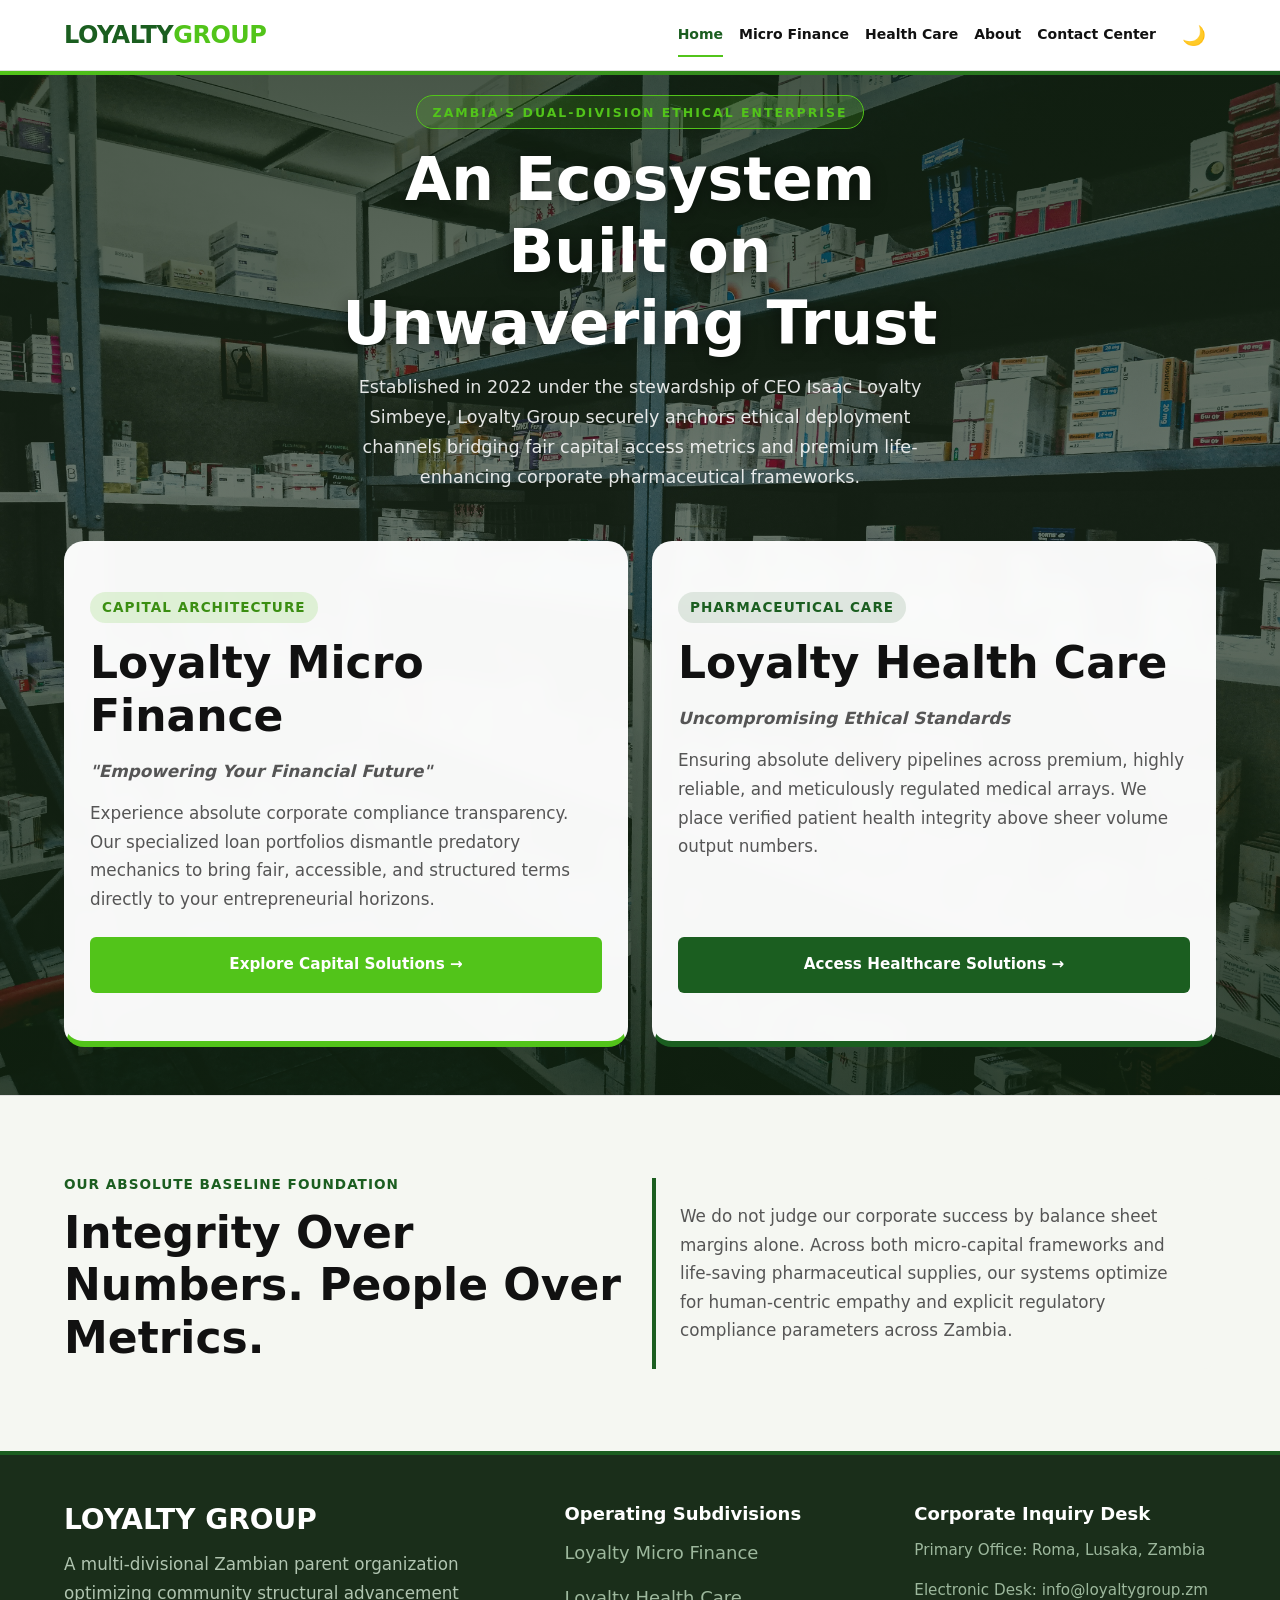
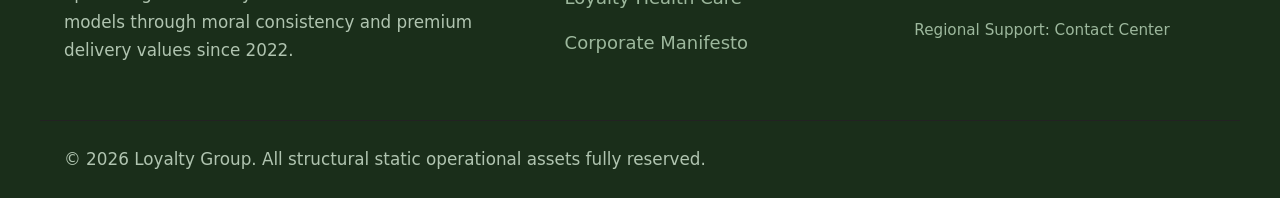
==== commit 4fb1fba8: "Minor edit to all page footers" ====
--- a/index.html
+++ b/index.html
@@ -133,7 +133,7 @@
         <ul class="footer-contact-info">
           <li>Primary Office: Roma, Lusaka, Zambia</li>
           <li>Electronic Desk: info@loyaltygroup.zm</li>
-          <li>Regional Support: Contact Center Portal</li>
+          <li>Regional Support: Contact Center</li>
         </ul>
       </div>
     </div>
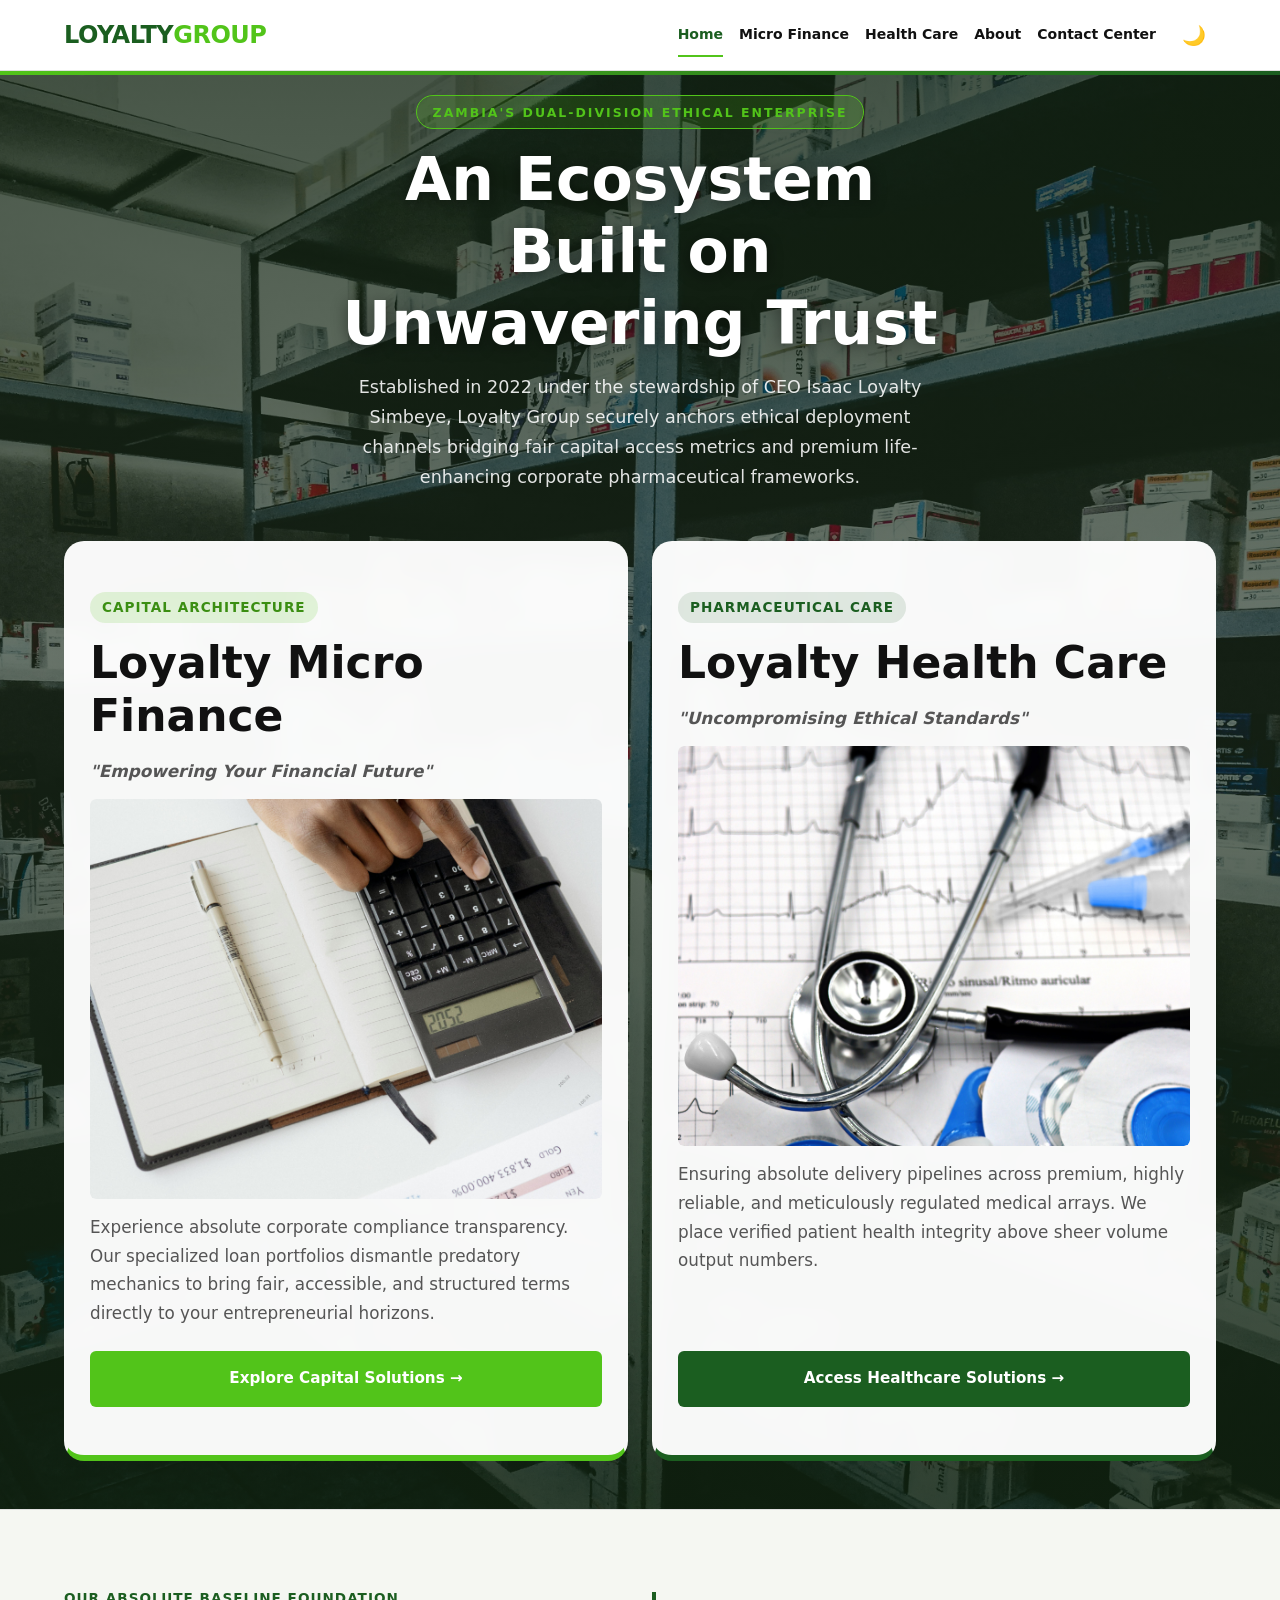
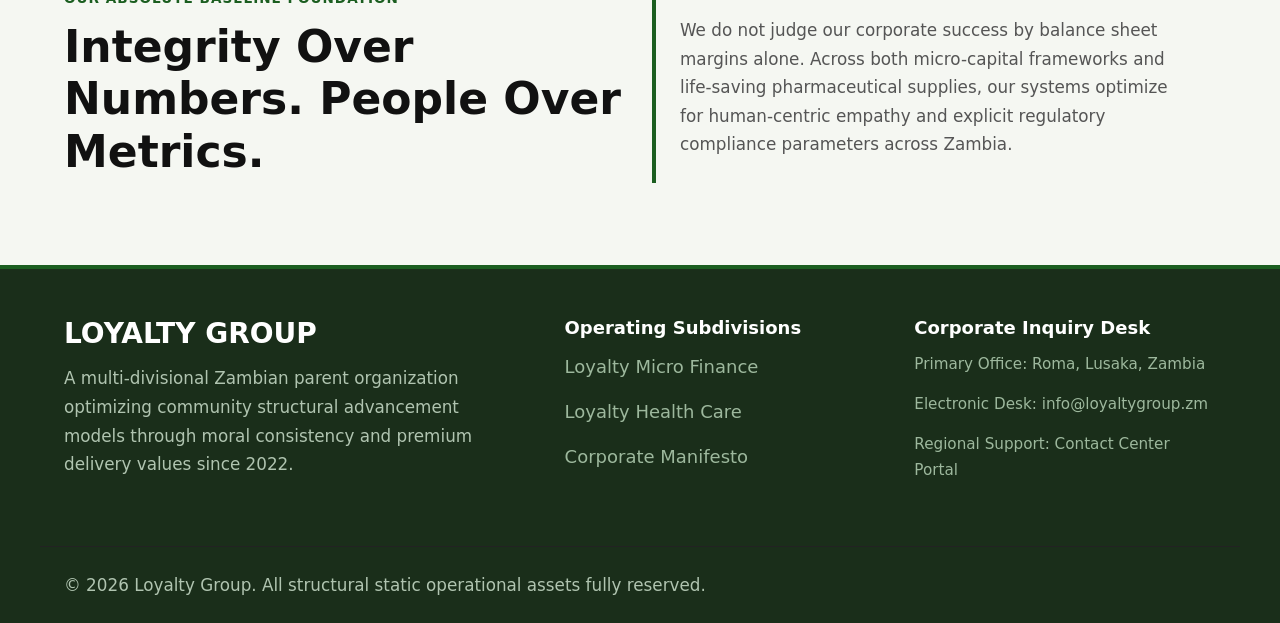
==== commit 53dd025e: "Refinement to pages images" ====
--- a/index.html
+++ b/index.html
@@ -75,6 +75,9 @@
               <span class="gateway-badge">Capital Architecture</span>
               <h2>Loyalty Micro Finance</h2>
               <p style="font-weight:600;font-style:italic;color:var(--color-secondary);margin-bottom:var(--space-sm);">"Empowering Your Financial Future"</p>
+              <div style="margin-bottom:var(--space-sm);border-radius:var(--radius-sm);overflow:hidden;line-height:0;">
+                <img src="assests/images/Finance2.jpg" alt="Loyalty Micro Finance — empowering financial futures across Zambia" style="width:100%;height:400px;object-fit:cover;display:block;border-radius:var(--radius-sm);" loading="lazy" decoding="async">
+              </div>
               <p>Experience absolute corporate compliance transparency. Our specialized loan portfolios dismantle predatory mechanics to bring fair, accessible, and structured terms directly to your entrepreneurial horizons.</p>
             </div>
             <div>
@@ -87,7 +90,10 @@
             <div class="gateway-content">
               <span class="gateway-badge">Pharmaceutical Care</span>
               <h2>Loyalty Health Care</h2>
-              <p style="font-weight:600;font-style:italic;color:var(--color-primary);margin-bottom:var(--space-sm);">Uncompromising Ethical Standards</p>
+              <p style="font-weight:600;font-style:italic;color:var(--color-primary);margin-bottom:var(--space-sm);">"Uncompromising Ethical Standards"</p>
+              <div style="margin-bottom:var(--space-sm);border-radius:var(--radius-sm);overflow:hidden;line-height:0;">
+                <img src="assests/images/Health Front.jpg" alt="Loyalty Health Care — uncompromising pharmaceutical standards in Zambia" style="width:100%;height:400px;object-fit:cover;display:block;border-radius:var(--radius-sm);" loading="lazy" decoding="async">
+              </div>
               <p>Ensuring absolute delivery pipelines across premium, highly reliable, and meticulously regulated medical arrays. We place verified patient health integrity above sheer volume output numbers.</p>
             </div>
             <div>
@@ -133,7 +139,7 @@
         <ul class="footer-contact-info">
           <li>Primary Office: Roma, Lusaka, Zambia</li>
           <li>Electronic Desk: info@loyaltygroup.zm</li>
-          <li>Regional Support: Contact Center</li>
+          <li>Regional Support: Contact Center Portal</li>
         </ul>
       </div>
     </div>
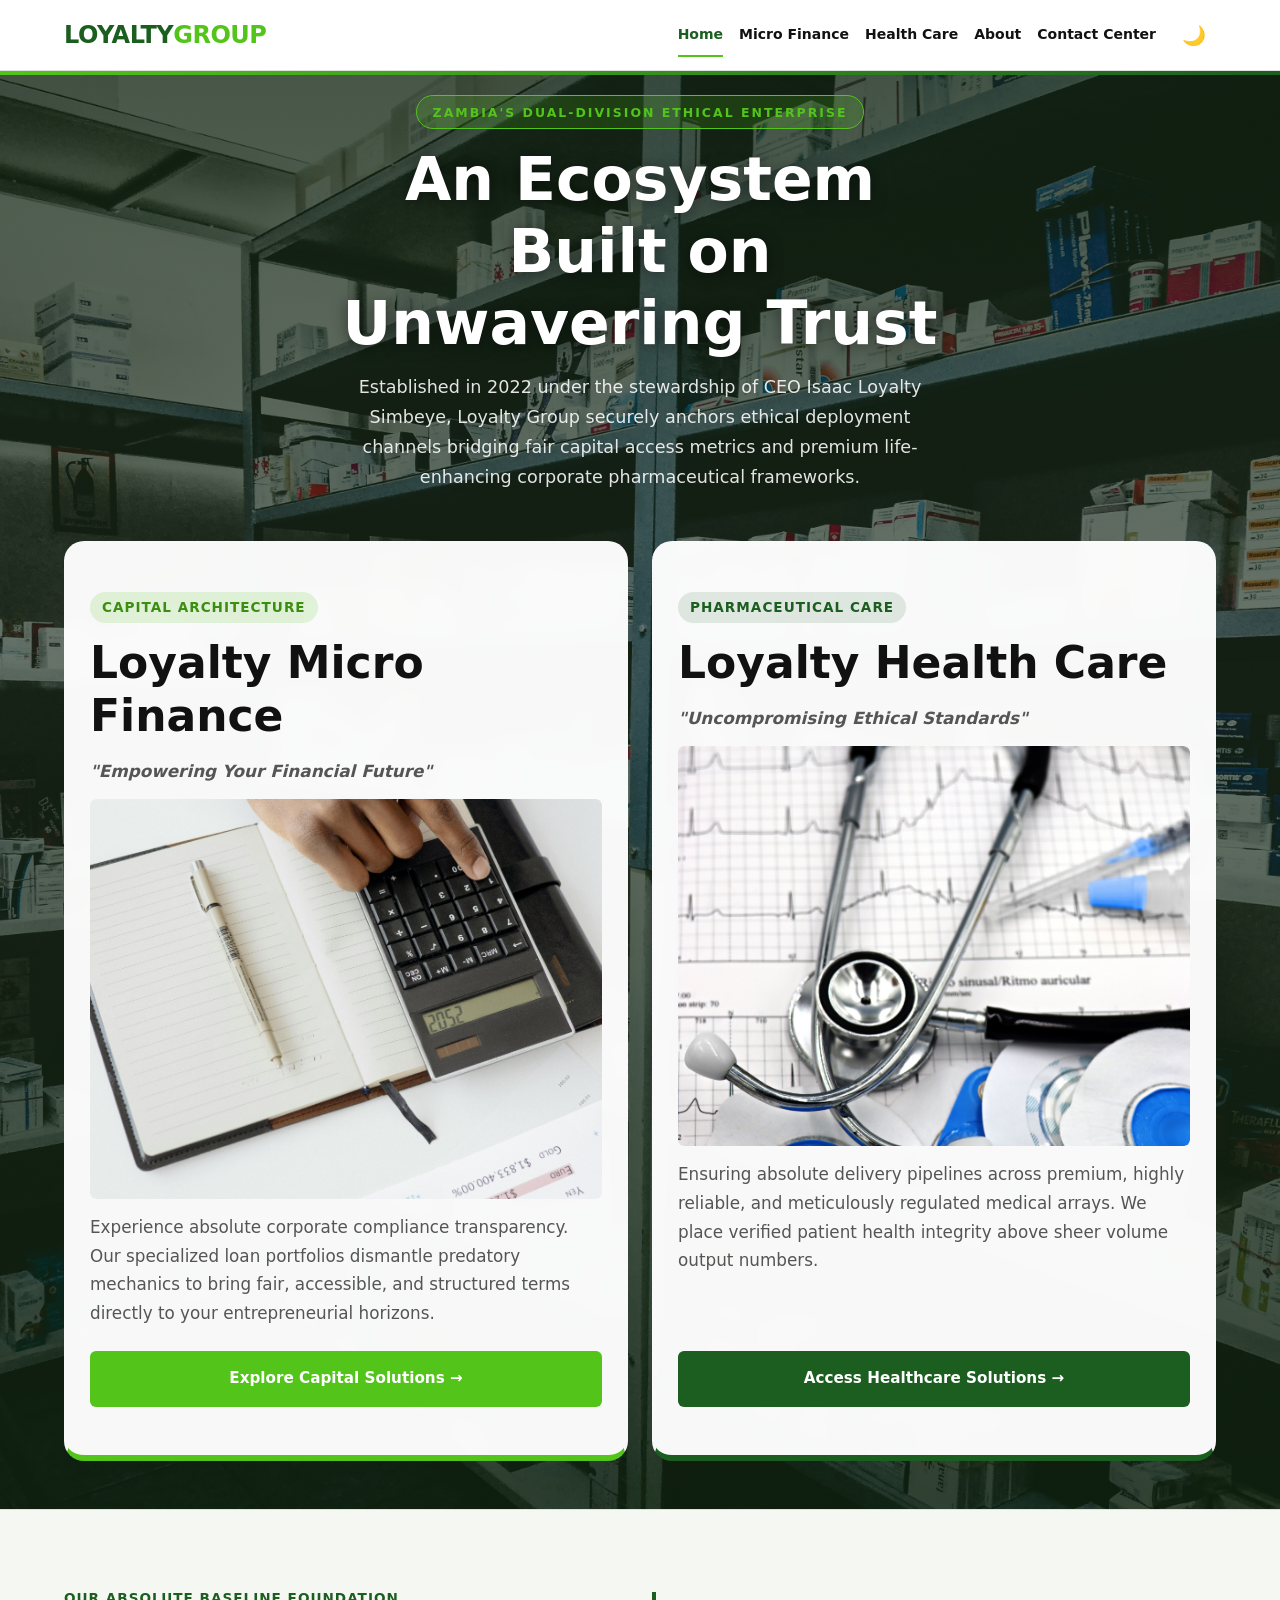
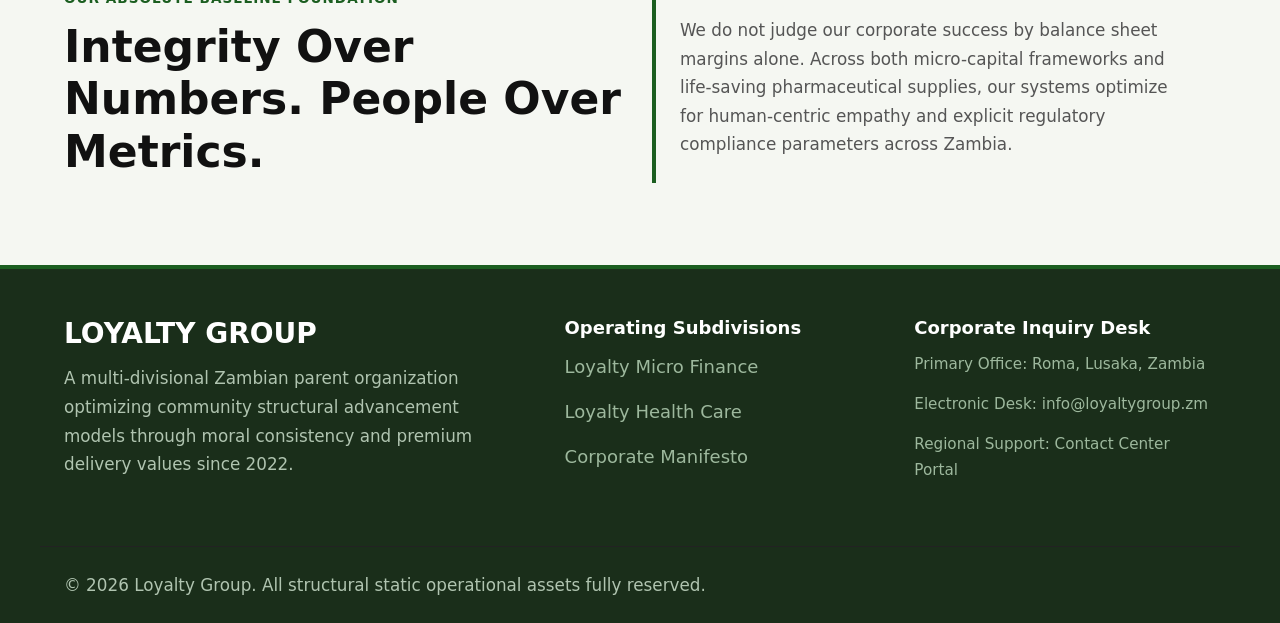
==== commit 1630db1a: "Major page loading speed optimization on all pages" ====
--- a/index.html
+++ b/index.html
@@ -6,20 +6,15 @@
   <title>Loyalty Group — Ethical Ecosystem Portfolio Hub</title>
   <meta name="description" content="A trusted Zambian parent entity bridging ethical corporate micro-capital models and premium regulatory pharmaceutical systems under Isaac Loyalty Simbeye.">
   <meta name="theme-color" content="#1B5E20">
-  <!-- Critical hero image: preloaded for fastest LCP -->
+  <link rel="dns-prefetch" href="//fonts.googleapis.com">
   <link rel="preload" as="image" href="assests/images/Pharmacy.jpg" fetchpriority="high">
+  <link rel="preload" as="image" href="assests/images/Finance2.jpg" fetchpriority="high">
+  <link rel="preload" as="image" href="assests/images/Health Front.jpg" fetchpriority="high">
   <link rel="stylesheet" href="assests/css/style.css">
-  <!-- Inline theme script: runs before body paints — prevents flash of wrong theme -->
-  <script>
-    (function(){
-      var t = localStorage.getItem('loyalty-theme');
-      document.documentElement.setAttribute('data-theme', t === 'dark' ? 'dark' : 'light');
-    })();
-  </script>
+  <script>(function(){var t=localStorage.getItem('loyalty-theme');document.documentElement.setAttribute('data-theme',t==='dark'?'dark':'light');})();</script>
 </head>
 <body id="headerElement">
 
-  <!-- Global Navigation -->
   <header class="site-header">
     <div class="container nav-container">
       <a href="index.html" class="brand-logo" aria-label="Loyalty Group Hub Page">
@@ -44,7 +39,6 @@
   </header>
 
   <main>
-    <!-- HERO: Pharmacy.jpg full-bleed background -->
     <section class="hub-hero section-padding" style="
       position: relative;
       background-image: url('assests/images/Pharmacy.jpg');
@@ -56,9 +50,7 @@
       align-items: center;
       overflow: hidden;
     ">
-      <!-- Gradient overlay -->
       <div style="position:absolute;inset:0;background:linear-gradient(to bottom,rgba(10,30,10,0.72) 0%,rgba(10,30,10,0.55) 40%,rgba(10,30,10,0.80) 100%);z-index:0;" aria-hidden="true"></div>
-      <!-- Brand accent bar -->
       <div style="position:absolute;top:0;left:0;right:0;height:4px;background:linear-gradient(90deg,var(--color-primary),var(--color-secondary));z-index:2;" aria-hidden="true"></div>
 
       <div class="container" style="position:relative;z-index:1;">
@@ -69,7 +61,6 @@
         </div>
 
         <div class="gateway-split">
-          <!-- Gateway Card A: Loyalty Micro Finance -->
           <article class="gateway-card finance" style="backdrop-filter:blur(8px);-webkit-backdrop-filter:blur(8px);">
             <div class="gateway-content">
               <span class="gateway-badge">Capital Architecture</span>
@@ -85,7 +76,6 @@
             </div>
           </article>
 
-          <!-- Gateway Card B: Loyalty Health Care -->
           <article class="gateway-card health" style="backdrop-filter:blur(8px);-webkit-backdrop-filter:blur(8px);">
             <div class="gateway-content">
               <span class="gateway-badge">Pharmaceutical Care</span>
--- a/assests/css/style.css
+++ b/assests/css/style.css
@@ -1,8 +1,7 @@
 /* ==========================================================================
-   CSS DESIGN SYSTEM & VARIABLE DEFINITIONS
+   LOYALTY GROUP — DESIGN SYSTEM
    ========================================================================== */
 :root {
-  /* Color Palette */
   --color-primary: #52C41A;
   --color-secondary: #1B5E20;
   --color-background: #FFFFFF;
@@ -12,13 +11,11 @@
   --color-surface-alt: #F0F4EE;
   --color-border: #E0E0E0;
 
-  /* Gateway card variables — theme-aware */
   --color-gateway-card: rgba(255,255,255,0.97);
   --color-gateway-text: #111111;
   --color-gateway-muted: #555555;
   --color-gateway-italic: #1B5E20;
 
-  /* Typography */
   --font-stack: system-ui, -apple-system, "Segoe UI", Roboto, Helvetica, Arial, sans-serif;
   --font-size-base: clamp(0.95rem, 2.5vw, 1.125rem);
   --font-size-h1: clamp(1.75rem, 5.5vw, 3.75rem);
@@ -27,17 +24,14 @@
   --line-height-body: 1.7;
   --line-height-heading: 1.2;
 
-  /* Spacing — mobile-first tighter defaults */
   --space-xs: 0.5rem;
   --space-sm: 0.875rem;
   --space-md: 1.5rem;
   --space-lg: 3rem;
   --space-xl: 4.5rem;
 
-  /* Layout */
   --max-width-container: 1200px;
 
-  /* Transitions & Radii */
   --transition-base: 0.25s ease;
   --transition-slow: 0.45s ease;
   --radius-sm: 6px;
@@ -48,7 +42,7 @@
 }
 
 /* ==========================================================================
-   DARK MODE VARIABLE OVERRIDES
+   DARK MODE
    ========================================================================== */
 [data-theme="dark"] {
   --color-background: #121212;
@@ -57,27 +51,17 @@
   --color-surface: #1E1E1E;
   --color-surface-alt: #1A1A1A;
   --color-border: #333333;
-
-  /* Gateway cards — dark-appropriate */
-  --color-gateway-card: rgba(28, 38, 28, 0.97);
+  --color-gateway-card: rgba(28,38,28,0.97);
   --color-gateway-text: #F0F5F0;
   --color-gateway-muted: #B8C8B8;
   --color-gateway-italic: #52C41A;
 }
 
-/* Dark mode misc overrides */
 [data-theme="dark"] input[type="range"] { background: #333333; }
 [data-theme="dark"] .term-btn { background-color: #1E1E1E; color: #FFFFFF; }
 [data-theme="dark"] .term-btn.active { background-color: var(--color-secondary); }
-[data-theme="dark"] .site-header {
-  background-color: rgba(18,18,18,0.97) !important;
-  border-bottom-color: #2a2a2a !important;
-}
-[data-theme="dark"] .card {
-  background-color: #1E1E1E;
-  border-color: #2e2e2e;
-  color: var(--color-text);
-}
+[data-theme="dark"] .site-header { background-color: rgba(18,18,18,0.97) !important; border-bottom-color: #2a2a2a !important; }
+[data-theme="dark"] .card { background-color: #1E1E1E; border-color: #2e2e2e; color: var(--color-text); }
 [data-theme="dark"] .card h2,
 [data-theme="dark"] .card h3,
 [data-theme="dark"] .card h4 { color: var(--color-text); }
@@ -85,44 +69,21 @@
 [data-theme="dark"] [style*="background-color: var(--color-surface-alt)"],
 [data-theme="dark"] .leadership-section { background-color: #1a1a1a !important; }
 [data-theme="dark"] input,
-[data-theme="dark"] textarea {
-  background-color: #1E1E1E !important;
-  color: #FFFFFF !important;
-  border: 1px solid #444444 !important;
-}
+[data-theme="dark"] textarea { background-color: #1E1E1E !important; color: #FFFFFF !important; border: 1px solid #444444 !important; }
 [data-theme="dark"] .division-card,
-[data-theme="dark"] .term-btn {
-  background-color: #1E1E1E !important;
-  color: #FFFFFF !important;
-  border-color: #333333 !important;
-}
-[data-theme="dark"] body {
-  background-color: var(--color-background);
-  color: var(--color-text);
-}
-
-/* ==========================================================================
-   GATEWAY CARD DARK MODE — explicit text colour overrides
-   The h2/p inside .gateway-card must ALWAYS use the themed variables,
-   never the generic h2/p rules, so they remain visible on dark backgrounds.
-   ========================================================================== */
-.gateway-card {
-  /* background set via variable — dark mode overrides the variable above */
-  background: var(--color-gateway-card) !important;
-}
-.gateway-card h2 {
-  color: var(--color-gateway-text) !important;
-}
-.gateway-card .gateway-content > p {
-  color: var(--color-gateway-muted) !important;
-}
-/* The italic taglines use inline colour styles — override for dark mode */
-[data-theme="dark"] .gateway-card .gateway-content p[style*="color: var(--color-secondary)"] {
-  color: var(--color-primary) !important;
-}
-[data-theme="dark"] .gateway-card .gateway-content p[style*="color: var(--color-primary)"] {
-  color: var(--color-primary) !important;
-}
+[data-theme="dark"] .term-btn { background-color: #1E1E1E !important; color: #FFFFFF !important; border-color: #333333 !important; }
+[data-theme="dark"] body { background-color: var(--color-background); color: var(--color-text); }
+
+/* ==========================================================================
+   GATEWAY CARDS — THEME-AWARE
+   ========================================================================== */
+.gateway-card { background: var(--color-gateway-card) !important; }
+.gateway-card h2 { color: var(--color-gateway-text) !important; }
+.gateway-card .gateway-content > p { color: var(--color-gateway-muted) !important; }
+
+[data-theme="dark"] .gateway-card .gateway-content p[style*="color: var(--color-secondary)"],
+[data-theme="dark"] .gateway-card .gateway-content p[style*="color: var(--color-primary)"] { color: var(--color-primary) !important; }
+
 .gateway-badge {
   display: inline-block;
   padding: 0.25rem 0.75rem;
@@ -133,31 +94,15 @@
   border-radius: 50px;
   margin-bottom: var(--space-sm);
 }
-.finance .gateway-badge {
-  background-color: rgba(82,196,26,0.15);
-  color: #3b8e12;
-}
-[data-theme="dark"] .finance .gateway-badge {
-  background-color: rgba(82,196,26,0.2);
-  color: var(--color-primary) !important;
-}
-.health .gateway-badge {
-  background-color: rgba(27,94,32,0.12);
-  color: var(--color-secondary);
-}
-[data-theme="dark"] .health .gateway-badge {
-  background-color: rgba(82,196,26,0.15);
-  color: var(--color-primary) !important;
-}
-
-/* ==========================================================================
-   GLOBAL RESET & BASE STYLES
-   ========================================================================== */
-*, *::before, *::after {
-  box-sizing: border-box;
-  margin: 0;
-  padding: 0;
-}
+.finance .gateway-badge { background-color: rgba(82,196,26,0.15); color: #3b8e12; }
+[data-theme="dark"] .finance .gateway-badge { background-color: rgba(82,196,26,0.2); color: var(--color-primary) !important; }
+.health .gateway-badge { background-color: rgba(27,94,32,0.12); color: var(--color-secondary); }
+[data-theme="dark"] .health .gateway-badge { background-color: rgba(82,196,26,0.15); color: var(--color-primary) !important; }
+
+/* ==========================================================================
+   RESET & BASE
+   ========================================================================== */
+*, *::before, *::after { box-sizing: border-box; margin: 0; padding: 0; }
 
 html {
   scroll-behavior: smooth;
@@ -168,7 +113,6 @@
   text-size-adjust: 100%;
 }
 
-/* Smooth theme colour transitions — layout props excluded for perf */
 body, .card, .site-header, .site-footer, .nav-menu, .gateway-card {
   transition: background-color 0.22s ease, border-color 0.22s ease, color 0.15s ease;
 }
@@ -207,19 +151,21 @@
 }
 p:last-child { margin-bottom: 0; }
 
-a {
-  color: var(--color-secondary);
-  text-decoration: none;
-  transition: color var(--transition-base);
-}
+a { color: var(--color-secondary); text-decoration: none; transition: color var(--transition-base); }
 a:hover { color: var(--color-primary); }
 
-/* Images — prevent layout shift, no bleed */
 img, picture {
   max-width: 100%;
   display: block;
   height: auto;
-  content-visibility: auto;
+}
+
+/* GPU-composited image rendering — smooth during scroll */
+img {
+  will-change: auto;
+  transform: translateZ(0);
+  backface-visibility: hidden;
+  -webkit-backface-visibility: hidden;
 }
 
 /* ==========================================================================
@@ -233,25 +179,13 @@
   padding-left: 1rem;
   padding-right: 1rem;
 }
-@media (min-width: 480px) {
-  .container { padding-left: 1.25rem; padding-right: 1.25rem; }
-}
-@media (min-width: 768px) {
-  .container { padding-left: var(--space-md); padding-right: var(--space-md); }
-}
-
-.section-padding {
-  padding-top: 2.25rem;
-  padding-bottom: 2.25rem;
-}
-@media (min-width: 768px) {
-  .section-padding { padding-top: var(--space-lg); padding-bottom: var(--space-lg); }
-}
-@media (min-width: 1024px) {
-  .section-padding { padding-top: var(--space-xl); padding-bottom: var(--space-xl); }
-}
-
-/* Generic card */
+@media (min-width: 480px) { .container { padding-left: 1.25rem; padding-right: 1.25rem; } }
+@media (min-width: 768px) { .container { padding-left: var(--space-md); padding-right: var(--space-md); } }
+
+.section-padding { padding-top: 2.25rem; padding-bottom: 2.25rem; }
+@media (min-width: 768px) { .section-padding { padding-top: var(--space-lg); padding-bottom: var(--space-lg); } }
+@media (min-width: 1024px) { .section-padding { padding-top: var(--space-xl); padding-bottom: var(--space-xl); } }
+
 .card {
   background-color: var(--color-background);
   border: 1px solid var(--color-border);
@@ -259,12 +193,10 @@
   padding: var(--space-md);
   box-shadow: var(--shadow-card);
   transition: transform var(--transition-base), box-shadow var(--transition-base);
-}
-@media (hover: hover) {
-  .card:hover { transform: translateY(-4px); box-shadow: var(--shadow-hover); }
-}
-
-/* Buttons — 44px min tap target */
+  contain: layout style;
+}
+@media (hover: hover) { .card:hover { transform: translateY(-4px); box-shadow: var(--shadow-hover); } }
+
 .btn {
   display: inline-flex;
   align-items: center;
@@ -289,27 +221,22 @@
 .btn-outline { background-color: transparent; border-color: var(--color-secondary); color: var(--color-secondary); }
 .btn-outline:hover { background-color: var(--color-secondary); color: #FFFFFF; }
 
-/* Grids — mobile-first single column, expand at breakpoints */
 .grid-2 { display: grid; grid-template-columns: 1fr; gap: 1.25rem; }
 .grid-3 { display: grid; grid-template-columns: 1fr; gap: 1.25rem; }
-@media (min-width: 580px) {
-  .grid-3 { grid-template-columns: repeat(2, 1fr); }
-}
+@media (min-width: 580px) { .grid-3 { grid-template-columns: repeat(2,1fr); } }
 @media (min-width: 768px) {
-  .grid-2 { grid-template-columns: repeat(2, 1fr); gap: var(--space-md); }
-  .grid-3 { grid-template-columns: repeat(3, 1fr); gap: var(--space-md); }
+  .grid-2 { grid-template-columns: repeat(2,1fr); gap: var(--space-md); }
+  .grid-3 { grid-template-columns: repeat(3,1fr); gap: var(--space-md); }
 }
 
 .grid-2-col { display: grid; grid-template-columns: 1fr; gap: var(--space-md); }
-@media (min-width: 768px) {
-  .grid-2-col { grid-template-columns: repeat(2, 1fr); }
-}
+@media (min-width: 768px) { .grid-2-col { grid-template-columns: repeat(2,1fr); } }
 
 .text-center { text-align: center; }
 .max-w-600 { max-width: 600px; margin-left: auto; margin-right: auto; }
 
 /* ==========================================================================
-   NAVIGATION BAR
+   NAVIGATION
    ========================================================================== */
 .site-header {
   position: sticky;
@@ -320,6 +247,8 @@
   -webkit-backdrop-filter: blur(10px);
   border-bottom: 1px solid var(--color-border);
   isolation: isolate;
+  contain: layout style;
+  will-change: transform;
 }
 
 .nav-container {
@@ -328,9 +257,7 @@
   justify-content: space-between;
   height: 58px;
 }
-@media (min-width: 768px) {
-  .nav-container { height: 70px; }
-}
+@media (min-width: 768px) { .nav-container { height: 70px; } }
 
 .brand-logo {
   font-size: 1.15rem;
@@ -338,7 +265,6 @@
   color: var(--color-secondary);
   letter-spacing: -0.5px;
   white-space: nowrap;
-  /* Minimum tap target */
   min-height: 44px;
   display: flex;
   align-items: center;
@@ -375,7 +301,7 @@
 .nav-link:hover, .nav-link.active { color: var(--color-secondary); }
 .nav-link:hover::after, .nav-link.active::after { width: 100%; }
 
-/* Hamburger toggle — always a real 44×44 tap target */
+/* Hamburger button */
 .nav-toggle {
   background: none;
   border: none;
@@ -384,11 +310,14 @@
   z-index: 1001;
   min-width: 44px;
   min-height: 44px;
-  display: none;   /* shown only on mobile via media query */
+  display: none;
   align-items: center;
   justify-content: center;
   -webkit-tap-highlight-color: transparent;
-}
+  margin-left: auto;
+  flex-shrink: 0;
+}
+
 .hamburger {
   display: block;
   position: relative;
@@ -407,14 +336,27 @@
 .hamburger::after { top: 7px; }
 
 /* ==========================================================================
-   MOBILE NAVIGATION — dropdown engine
+   MOBILE NAVIGATION
    ========================================================================== */
 @media (max-width: 767px) {
-  .nav-toggle { display: flex !important; }
+  .nav-toggle {
+    display: flex !important;
+    margin-left: auto;
+    margin-right: 0;
+    padding-right: 0;
+  }
+
+  #primaryNav {
+    position: absolute;
+    top: 58px;
+    left: 0;
+    width: 100%;
+    flex: none;
+  }
 
   .nav-menu {
     position: absolute;
-    top: 58px;   /* matches .nav-container height on mobile */
+    top: 58px;
     left: 0;
     width: 100%;
     max-height: 0;
@@ -462,33 +404,25 @@
     width: 100%;
   }
 
-  /* Hamburger → X */
+  /* Hamburger → X animation */
   .site-header.nav-open .hamburger { background-color: transparent; }
   .site-header.nav-open .hamburger::before { top: 0; transform: rotate(45deg); }
   .site-header.nav-open .hamburger::after  { top: 0; transform: rotate(-45deg); }
 }
 
-/* Tablet nav gap */
 @media (min-width: 768px) and (max-width: 992px) {
   .nav-menu { gap: 0.65rem; }
   .nav-link { font-size: 0.82rem; }
 }
 
 /* ==========================================================================
-   HOME PAGE — hub hero & gateway cards
-   ========================================================================== */
-.hub-hero {
-  padding: 1.25rem 0 2rem;
-}
-@media (min-width: 768px) {
-  .hub-hero { padding: var(--space-md) 0 var(--space-lg); }
-}
-
-/* Hero min-height: comfortable on mobile without being overwhelming */
+   HOME — HERO & GATEWAY CARDS
+   ========================================================================== */
+.hub-hero { padding: 1.25rem 0 2rem; }
+@media (min-width: 768px) { .hub-hero { padding: var(--space-md) 0 var(--space-lg); } }
+
 @media (max-width: 767px) {
-  section.hub-hero[style*="min-height"] {
-    min-height: calc(100dvh - 58px) !important;
-  }
+  section.hub-hero[style*="min-height"] { min-height: calc(100dvh - 58px) !important; }
 }
 
 .gateway-split {
@@ -497,12 +431,8 @@
   gap: 1rem;
   margin-top: 1.25rem;
 }
-@media (min-width: 680px) {
-  .gateway-split { grid-template-columns: repeat(2, 1fr); gap: 1.25rem; }
-}
-@media (min-width: 768px) {
-  .gateway-split { gap: var(--space-md); }
-}
+@media (min-width: 680px) { .gateway-split { grid-template-columns: repeat(2,1fr); gap: 1.25rem; } }
+@media (min-width: 768px) { .gateway-split { gap: var(--space-md); } }
 
 .gateway-card {
   position: relative;
@@ -512,13 +442,11 @@
   padding: 1.35rem 1.1rem 1.25rem;
   border-radius: var(--radius-lg);
   overflow: hidden;
-  /* background handled by override rule above — ensures dark mode works */
   border: 2px solid transparent;
   transition: transform var(--transition-slow), box-shadow var(--transition-slow), border-color var(--transition-slow);
-}
-@media (min-width: 768px) {
-  .gateway-card { padding: var(--space-lg) var(--space-md); }
-}
+  contain: layout style;
+}
+@media (min-width: 768px) { .gateway-card { padding: var(--space-lg) var(--space-md); } }
 
 .gateway-card.finance { border-bottom: 6px solid var(--color-primary); }
 .gateway-card.health  { border-bottom: 6px solid var(--color-secondary); }
@@ -530,8 +458,6 @@
 }
 
 .gateway-content { margin-bottom: var(--space-md); }
-
-/* Full-width CTA button inside cards on all screens */
 .gateway-card .btn { width: 100%; }
 
 .statement-box {
@@ -542,7 +468,7 @@
 }
 
 /* ==========================================================================
-   DIVISION PAGE — hero header
+   DIVISION PAGE HERO
    ========================================================================== */
 .division-hero-header {
   text-align: center;
@@ -550,9 +476,33 @@
   background-color: var(--color-surface);
   border-bottom: 1px solid var(--color-border);
   margin-bottom: 1.75rem;
+  min-height: 320px;
+  display: flex;
+  align-items: center;
 }
 @media (min-width: 768px) {
-  .division-hero-header { padding: var(--space-lg) 0; margin-bottom: var(--space-lg); }
+  .division-hero-header {
+    padding: var(--space-lg) 0;
+    margin-bottom: var(--space-lg);
+    min-height: 420px;
+  }
+}
+
+@media (max-width: 767px) {
+  .division-hero-header {
+    min-height: auto;
+    padding: 2.5rem 0;
+    height: auto;
+  }
+  .division-hero-header .container {
+    display: flex;
+    flex-direction: column;
+    align-items: center;
+    justify-content: center;
+    width: 100%;
+    padding-top: 0;
+    padding-bottom: 0;
+  }
 }
 
 .division-logo {
@@ -561,36 +511,34 @@
   width: 100%;
   margin: 0 auto var(--space-sm) auto;
   object-fit: contain;
-}
-@media (min-width: 768px) {
-  .division-logo { max-height: 95px; max-width: 260px; }
-}
-
-/* Image strips — responsive heights */
+  display: block;
+}
+@media (min-width: 768px) { .division-logo { max-height: 95px; max-width: 260px; } }
+
+/* Health page logo override — allow full image on all screen sizes */
+.division-hero-header .division-logo.health-logo {
+  max-height: 140px !important;
+  max-width: 280px !important;
+}
+@media (max-width: 767px) {
+  .division-hero-header .division-logo.health-logo {
+    max-height: 120px !important;
+    max-width: 240px !important;
+  }
+}
+
+/* Image strips */
 @media (max-width: 767px) {
   div[style*="max-height: 260px"],
-  div[style*="max-height: 280px"] {
-    max-height: 175px !important;
-  }
+  div[style*="max-height: 280px"] { max-height: 175px !important; }
   div[style*="max-height: 260px"] img,
-  div[style*="max-height: 280px"] img {
-    height: 175px !important;
-  }
+  div[style*="max-height: 280px"] img { height: 175px !important; }
   div[style*="max-height: 260px"] h2,
-  div[style*="max-height: 280px"] h2 {
-    font-size: clamp(1rem, 3.5vw, 1.4rem) !important;
-    margin-bottom: 0.25rem !important;
-  }
+  div[style*="max-height: 280px"] h2 { font-size: clamp(1rem,3.5vw,1.4rem) !important; margin-bottom: 0.25rem !important; }
   div[style*="max-height: 260px"] p,
-  div[style*="max-height: 280px"] p {
-    font-size: 0.82rem !important;
-    display: none;
-  }
-  /* Overlay padding tighter on mobile */
+  div[style*="max-height: 280px"] p { font-size: 0.82rem !important; display: none; }
   div[style*="max-height: 260px"] > div[style*="padding"],
-  div[style*="max-height: 280px"] > div[style*="padding"] {
-    padding: 0 1rem !important;
-  }
+  div[style*="max-height: 280px"] > div[style*="padding"] { padding: 0 1rem !important; }
 }
 
 /* ==========================================================================
@@ -603,28 +551,17 @@
   box-shadow: var(--shadow-card);
   margin-top: var(--space-lg);
 }
-@media (min-width: 768px) {
-  .estimator-container { padding: var(--space-lg); }
-}
-
-.estimator-grid {
-  display: grid;
-  grid-template-columns: 1fr;
-  gap: var(--space-lg);
-}
-@media (min-width: 992px) {
-  .estimator-grid { grid-template-columns: 1.2fr 0.8fr; }
-}
+@media (min-width: 768px) { .estimator-container { padding: var(--space-lg); } }
+
+.estimator-grid { display: grid; grid-template-columns: 1fr; gap: var(--space-lg); }
+@media (min-width: 992px) { .estimator-grid { grid-template-columns: 1.2fr 0.8fr; } }
 
 .estimator-inputs { display: flex; flex-direction: column; gap: var(--space-md); }
 
 .form-group { display: flex; flex-direction: column; gap: var(--space-xs); }
 .form-group label { font-weight: 600; font-size: 1rem; }
 
-.range-label-container {
-  display: flex; justify-content: space-between; align-items: center;
-  margin-bottom: var(--space-xs);
-}
+.range-label-container { display: flex; justify-content: space-between; align-items: center; margin-bottom: var(--space-xs); }
 
 .range-value-display {
   font-size: 1.2rem; font-weight: 700;
@@ -652,9 +589,7 @@
 }
 input[type="range"]::-webkit-slider-thumb:hover { transform: scale(1.15); }
 
-.term-toggle-container {
-  display: grid; grid-template-columns: repeat(4, 1fr); gap: var(--space-xs);
-}
+.term-toggle-container { display: grid; grid-template-columns: repeat(4,1fr); gap: var(--space-xs); }
 .term-btn {
   background-color: var(--color-background);
   border: 1px solid var(--color-border);
@@ -662,14 +597,10 @@
   border-radius: var(--radius-sm);
   font-weight: 600; cursor: pointer;
   transition: all var(--transition-base);
-  /* tap target */
   min-height: 44px;
   -webkit-tap-highlight-color: transparent;
 }
-.term-btn.active {
-  background-color: var(--color-secondary);
-  color: #FFFFFF; border-color: var(--color-secondary);
-}
+.term-btn.active { background-color: var(--color-secondary); color: #FFFFFF; border-color: var(--color-secondary); }
 
 .estimator-outputs {
   background-color: var(--color-background);
@@ -687,10 +618,7 @@
 .output-label { color: var(--color-text-muted); font-size: 0.95rem; }
 .output-val { font-weight: 700; font-size: 1.1rem; color: var(--color-text); }
 .output-val.highlight { font-size: 1.65rem; color: var(--color-secondary); }
-.illustrative-note {
-  font-size: 0.8rem; color: var(--color-text-muted);
-  line-height: 1.4; margin-top: var(--space-sm);
-}
+.illustrative-note { font-size: 0.8rem; color: var(--color-text-muted); line-height: 1.4; margin-top: var(--space-sm); }
 
 /* ==========================================================================
    ABOUT PAGE
@@ -702,12 +630,10 @@
   margin: 1.5rem 0;
   position: relative;
 }
-@media (min-width: 768px) {
-  .ceo-promise { padding: var(--space-lg) var(--space-md); margin: var(--space-lg) 0; }
-}
+@media (min-width: 768px) { .ceo-promise { padding: var(--space-lg) var(--space-md); margin: var(--space-lg) 0; } }
 
 .manifesto-quote {
-  font-size: clamp(1.1rem, 2.5vw, 1.45rem);
+  font-size: clamp(1.1rem,2.5vw,1.45rem);
   line-height: 1.6; font-weight: 600;
   color: var(--color-secondary);
   position: relative; z-index: 1;
@@ -725,21 +651,14 @@
   border: 1px solid var(--color-border);
   object-fit: cover; aspect-ratio: 4/3;
 }
-.manifesto-caption {
-  font-size: 0.9rem; color: var(--color-text-muted);
-  text-align: center; margin-top: var(--space-xs); font-style: italic;
-}
+.manifesto-caption { font-size: 0.9rem; color: var(--color-text-muted); text-align: center; margin-top: var(--space-xs); font-style: italic; }
 
 .timeline {
   position: relative; max-width: 800px;
   margin: 0 auto var(--space-lg) auto;
   padding: var(--space-md) 0;
 }
-.timeline::before {
-  content: ''; position: absolute;
-  top: 0; bottom: 0; left: 31px;
-  width: 2px; background-color: var(--color-border);
-}
+.timeline::before { content: ''; position: absolute; top: 0; bottom: 0; left: 31px; width: 2px; background-color: var(--color-border); }
 .timeline-item { position: relative; padding-left: 70px; margin-bottom: var(--space-md); }
 .timeline-dot {
   position: absolute; left: 20px; top: 4px;
@@ -754,7 +673,7 @@
 .leadership-section { padding-top: 1rem !important; }
 
 /* ==========================================================================
-   CONTACT FORM
+   CONTACT PAGE
    ========================================================================== */
 .contact-grid { display: grid; grid-template-columns: 1fr; gap: 1.5rem; }
 @media (min-width: 768px) { .contact-grid { gap: var(--space-lg); } }
@@ -766,23 +685,13 @@
   border: 1px solid var(--color-border); border-radius: var(--radius-sm);
   background-color: var(--color-background); color: var(--color-text);
   transition: border-color var(--transition-base), box-shadow var(--transition-base);
-  /* Ensure readable on iOS */
   -webkit-appearance: none;
 }
-.input-style:focus {
-  outline: none; border-color: var(--color-secondary);
-  box-shadow: 0 0 0 3px rgba(27,94,32,0.15);
-}
-.form-group.invalid .input-style {
-  border-color: #D32F2F;
-  box-shadow: 0 0 0 3px rgba(211,47,47,0.15);
-}
-.error-message {
-  color: #D32F2F; font-size: 0.85rem; margin-top: 4px;
-  font-weight: 500; display: flex; align-items: center; gap: 4px;
-}
+.input-style:focus { outline: none; border-color: var(--color-secondary); box-shadow: 0 0 0 3px rgba(27,94,32,0.15); }
+.form-group.invalid .input-style { border-color: #D32F2F; box-shadow: 0 0 0 3px rgba(211,47,47,0.15); }
+.error-message { color: #D32F2F; font-size: 0.85rem; margin-top: 4px; font-weight: 500; display: flex; align-items: center; gap: 4px; }
 .form-row { display: grid; grid-template-columns: 1fr; gap: var(--space-sm); }
-@media (min-width: 480px) { .form-row { grid-template-columns: repeat(2, 1fr); } }
+@media (min-width: 480px) { .form-row { grid-template-columns: repeat(2,1fr); } }
 
 /* ==========================================================================
    FOOTER
@@ -795,27 +704,21 @@
   margin-top: auto;
   border-top: 4px solid var(--color-secondary);
 }
-@media (min-width: 768px) {
-  .site-footer { padding-top: var(--space-lg); padding-bottom: var(--space-md); }
-}
+@media (min-width: 768px) { .site-footer { padding-top: var(--space-lg); padding-bottom: var(--space-md); } }
 [data-theme="dark"] .site-footer { background-color: #0e1f0e !important; }
 
 .site-footer h3, .site-footer h4 { color: #ffffff !important; }
 .site-footer p, .footer-description { color: #b0c4b0 !important; }
 .footer-links a, .footer-contact-info li { color: #9db89d !important; }
 .footer-links a:hover, .site-footer a:hover { color: var(--color-primary) !important; }
-[data-theme="dark"] .site-footer h3, [data-theme="dark"] .site-footer h4 { color: #ffffff !important; }
+[data-theme="dark"] .site-footer h3,
+[data-theme="dark"] .site-footer h4 { color: #ffffff !important; }
 [data-theme="dark"] .footer-description,
 [data-theme="dark"] .footer-links a,
 [data-theme="dark"] .footer-contact-info li { color: #9db89d !important; }
 
-.footer-grid {
-  display: grid; grid-template-columns: 1fr;
-  gap: 1.5rem; margin-bottom: 1.5rem;
-}
-@media (min-width: 768px) {
-  .footer-grid { grid-template-columns: 1.5fr 1fr 1fr; gap: var(--space-lg); margin-bottom: var(--space-lg); }
-}
+.footer-grid { display: grid; grid-template-columns: 1fr; gap: 1.5rem; margin-bottom: 1.5rem; }
+@media (min-width: 768px) { .footer-grid { grid-template-columns: 1.5fr 1fr 1fr; gap: var(--space-lg); margin-bottom: var(--space-lg); } }
 
 .footer-links { list-style: none; }
 .footer-links li { margin-bottom: var(--space-sm); }
@@ -845,17 +748,44 @@
 }
 
 /* ==========================================================================
-   PERFORMANCE — reduce paint cost of off-screen images
-   ========================================================================== */
-img[loading="lazy"] { content-visibility: auto; }
-
-/* Prevent overflow on hero sections */
-.hub-hero, .division-hero-header { overflow-x: hidden; }
-
-/* Section title utility */
-.section-title { font-size: clamp(1.65rem, 5vw, 2.8rem); }
-
-/* Eyebrow badge mobile — tighter spacing */
+   PERFORMANCE & RENDERING
+   ========================================================================== */
+
+/* Promote hero backgrounds to own compositor layer */
+.hub-hero, .division-hero-header {
+  overflow-x: hidden;
+  contain: layout style;
+  will-change: transform;
+  transform: translateZ(0);
+}
+section.section-padding { contain: layout style; }
+
+/* Lazy images: defer paint cost until near viewport */
+img[loading="lazy"] {
+  content-visibility: auto;
+  contain-intrinsic-size: auto 200px;
+}
+
+/* Critical images: always paint immediately, no shift */
+img[loading="eager"],
+img[fetchpriority="high"] {
+  content-visibility: visible;
+  will-change: auto;
+}
+
+/* GPU-composited scroll on iOS */
+* { -webkit-overflow-scrolling: touch; }
+
+/* Animate-ready elements — pre-promote GPU layers */
+.gateway-card,
+.card {
+  transform: translateZ(0);
+  backface-visibility: hidden;
+  -webkit-backface-visibility: hidden;
+}
+
+.section-title { font-size: clamp(1.65rem,5vw,2.8rem); }
+
 @media (max-width: 480px) {
   span[style*="letter-spacing: 2px"] {
     font-size: 0.68rem !important;
